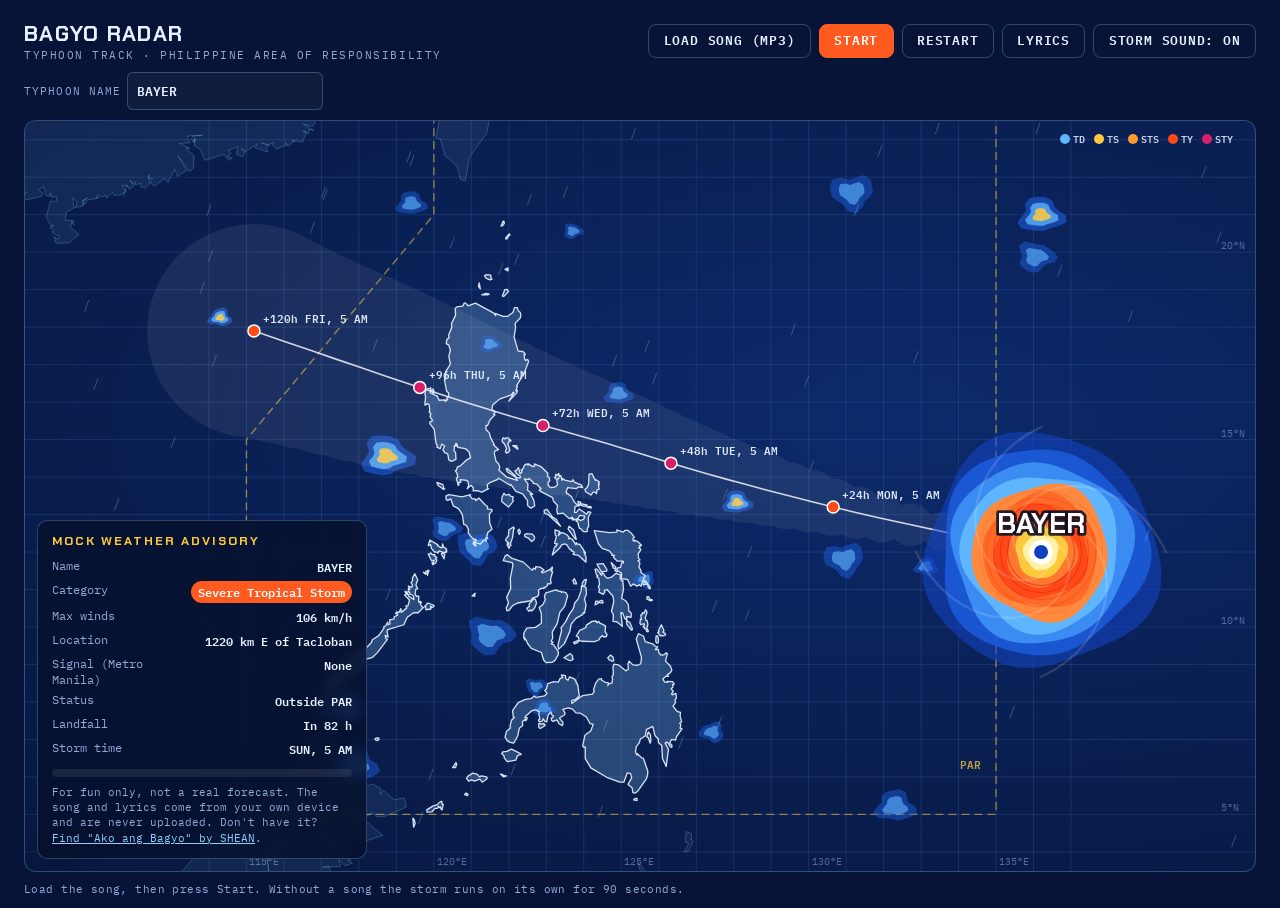
==== public/bagyo/index.html @ 24ffb2c8 "Add Bagyo Radar, a for-fun typhoon tracker page at /bagyo/ Co-Authored-By: Claude Opus 5.5 <noreply@" ====
<!doctype html>
<html lang="en">
<head>
<meta charset="utf-8">
<meta name="viewport" content="width=device-width, initial-scale=1, viewport-fit=cover">
<meta name="description" content="A for-fun typhoon radar: a storm tracks from the Pacific into the Philippines. Not a real forecast.">
<title>Bagyo Radar</title>
<meta name="claude:viewport-fit-sides" content="cover">
<link rel="stylesheet" href="https://fonts.googleapis.com/css2?family=Chakra+Petch:wght@500;700&family=IBM+Plex+Mono:wght@400;600&display=swap">
<style>
  /* Layout: one-screen radar console. Control strip on top, the radar fills the rest,
     a bulletin card floats bottom-left (stacks under the radar on phones). Single dark look by design. */
  :root {
    --ocean: #071437;
    --ocean-2: #0c2a6b;
    --grid: rgba(120, 170, 255, .14);
    --land: #8fd0ff;
    --ink: #e8f1ff;
    --muted: #93a9d6;
    --amber: #ffc93d;
    --hot: #ff5a1f;
    --panel: rgba(6, 16, 44, .82);
    --line: rgba(143, 208, 255, .28);
    --display: "Chakra Petch", "Segoe UI", system-ui, sans-serif;
    --mono: "IBM Plex Mono", ui-monospace, "Cascadia Mono", Consolas, monospace;
    color-scheme: dark;
  }
  html, body { height: 100%; }
  body {
    background: var(--ocean); color: var(--ink); font-family: var(--mono); display: flex; flex-direction: column;
    padding-left: max(16px, env(safe-area-inset-left, 0px)); padding-right: max(16px, env(safe-area-inset-right, 0px));
    padding-block: 12px; gap: 10px; box-sizing: border-box; overflow: hidden;
  }
  header { display: flex; flex-wrap: wrap; align-items: center; gap: 10px 16px; }
  h1 { font-family: var(--display); font-weight: 700; font-size: 1.35rem; letter-spacing: .06em; margin: 0; text-transform: uppercase; }
  h1 small { display: block; font-family: var(--mono); font-weight: 400; font-size: .68rem; letter-spacing: .14em; color: var(--muted); }
  .controls { display: flex; flex-wrap: wrap; gap: 8px; align-items: center; margin-left: auto; }
  button, .file {
    font: 600 .82rem/1 var(--mono); letter-spacing: .06em; text-transform: uppercase; color: var(--ink);
    background: transparent; border: 1px solid var(--line); border-radius: 8px; padding: .62rem .9rem; cursor: pointer;
  }
  button:hover, .file:hover { border-color: var(--land); }
  button:focus-visible, .file:focus-within, input:focus-visible { outline: 2px solid var(--amber); outline-offset: 2px; }
  #start { background: var(--hot); border-color: var(--hot); color: #fff; }
  .file input { position: absolute; width: 1px; height: 1px; opacity: 0; }
  .file { position: relative; display: inline-flex; align-items: center; gap: .4rem; }
  .file.has-song { border-color: var(--amber); color: var(--amber); }
  .fields { display: flex; flex-wrap: wrap; gap: 8px; }
  .fields label { display: flex; align-items: center; gap: 6px; font-size: .7rem; letter-spacing: .1em; text-transform: uppercase; color: var(--muted); }
  .fields input { font: 600 .82rem var(--mono); color: var(--ink); background: rgba(255,255,255,.04); border: 1px solid var(--line); border-radius: 6px; padding: .45rem .55rem; width: 11rem; text-transform: uppercase; }
  .stage { position: relative; flex: 1; min-height: 0; border: 1px solid var(--line); border-radius: 12px; overflow: hidden; background: radial-gradient(120% 90% at 70% 40%, var(--ocean-2), var(--ocean)); }
  canvas { display: block; width: 100%; height: 100%; }
  .bulletin { position: absolute; left: 12px; bottom: 12px; width: min(300px, calc(100% - 24px)); background: var(--panel); border: 1px solid var(--line); border-radius: 10px; padding: 12px 14px; backdrop-filter: blur(6px); }
  .bulletin h2 { font-family: var(--display); font-size: .78rem; letter-spacing: .16em; text-transform: uppercase; color: var(--amber); margin: 0 0 8px; }
  .bulletin dl { display: grid; grid-template-columns: auto 1fr; gap: 4px 12px; margin: 0; font-size: .78rem; }
  .bulletin dt { color: var(--muted); }
  .bulletin dd { margin: 0; font-weight: 600; text-align: right; font-variant-numeric: tabular-nums; }
  .cat { display: inline-block; padding: 1px 7px; border-radius: 999px; background: var(--hot); color: #fff; white-space: nowrap; font-size: .72rem; }
  .progress { height: 8px; background: rgba(255,255,255,.08); border-radius: 4px; margin-top: 10px; overflow: hidden; cursor: pointer; }
  canvas { cursor: crosshair; touch-action: manipulation; }
  .progress i { display: block; height: 100%; width: 0; background: linear-gradient(90deg, var(--land), var(--amber), var(--hot)); }
  .note { font-size: .66rem; color: var(--muted); margin: 8px 0 0; line-height: 1.45; }
  .note a { color: var(--land); }
  footer { font-size: .66rem; color: var(--muted); letter-spacing: .04em; }
  dialog { background: #0a1a45; color: var(--ink); border: 1px solid var(--line); border-radius: 12px; padding: 0; width: min(560px, calc(100% - 32px)); }
  dialog::backdrop { background: rgba(2, 8, 24, .7); }
  .dlg { padding: 18px; display: grid; gap: 10px; font-size: .82rem; line-height: 1.5; }
  .dlg h2 { font-family: var(--display); letter-spacing: .1em; text-transform: uppercase; margin: 0; font-size: 1rem; color: var(--amber); }
  .dlg p, .dlg ul { margin: 0; color: var(--muted); }
  .dlg ul { padding-left: 1.1rem; }
  .dlg code, kbd { font-family: var(--mono); background: rgba(255,255,255,.08); padding: 0 4px; border-radius: 4px; color: var(--ink); }
  .dlg textarea { font: .85rem/1.5 var(--mono); color: var(--ink); background: rgba(255,255,255,.04); border: 1px solid var(--line); border-radius: 8px; padding: 10px; resize: vertical; width: 100%; box-sizing: border-box; }
  .dlg-actions { display: flex; flex-wrap: wrap; gap: 8px; }
  .dlg-msg { min-height: 1.2em; color: var(--amber) !important; }
  .sr { position: absolute; width: 1px; height: 1px; overflow: hidden; clip: rect(0 0 0 0); }
  .next-line { position: fixed; z-index: 5; left: 50%; transform: translateX(-50%); bottom: max(18px, env(safe-area-inset-bottom, 0px)); background: var(--amber); color: #1a1200; border-color: var(--amber); font-size: .95rem; padding: .9rem 1.4rem; }
  #sound[aria-pressed="false"] { color: var(--muted); }
  @media (max-width: 640px) {
    body { overflow: auto; }
    .stage { flex: none; height: auto; overflow: visible; border: 0; background: none; }
    canvas { height: 58vh; border: 1px solid var(--line); border-radius: 12px; background: radial-gradient(120% 90% at 70% 40%, var(--ocean-2), var(--ocean)); }
    .controls { margin-left: 0; }
    .fields input { width: 9rem; }
    .bulletin { position: static; width: auto; margin-top: 10px; }
  }
</style>
</head>
<body>

<header>
  <h1>Bagyo Radar<small>Typhoon track · Philippine Area of Responsibility</small></h1>
  <div class="controls">
    <label class="file" id="fileLabel"><input type="file" id="song" accept="audio/*">Load song (MP3)</label>
    <button type="button" id="start">Start</button>
    <button type="button" id="restart">Restart</button>
    <button type="button" id="lyricsBtn">Lyrics</button>
    <button type="button" id="sound" aria-pressed="true">Storm sound: on</button>
  </div>
  <div class="fields">
    <label for="name">Typhoon name <input id="name" maxlength="14" value="BAYER"></label>
  </div>
</header>

<dialog id="lyricsDlg" aria-labelledby="lyricsTitle">
  <form method="dialog" class="dlg">
    <h2 id="lyricsTitle">Lyrics</h2>
    <p>Paste the lyrics, one line per row. They stay in this browser only.</p>
    <ul>
      <li><strong>Timed lyrics</strong> (LRC, like <code>[00:12.50] a line</code>) sync on their own.</li>
      <li><strong>Plain lines:</strong> press <em>Tap to sync</em>, then tap <kbd>Space</kbd> or the <em>Next line</em> button as each line starts. The timings are saved for next time.</li>
    </ul>
    <label for="lyricsText" class="sr">Lyrics</label>
    <textarea id="lyricsText" rows="10" spellcheck="false" placeholder="[00:12.50] First line&#10;[00:16.00] Second line&#10;…or plain lines, then Tap to sync"></textarea>
    <p class="dlg-msg" id="lyricsMsg" aria-live="polite"></p>
    <div class="dlg-actions">
      <button type="button" id="lyricsSave">Save lyrics</button>
      <button type="button" id="tapSync">Tap to sync</button>
      <button type="button" id="lyricsClear">Clear</button>
      <button value="close">Close</button>
    </div>
  </form>
</dialog>
<button type="button" id="nextLine" class="next-line" hidden>Next line ▸ <kbd>Space</kbd></button>

<div class="stage" id="stage">
  <canvas id="radar" aria-label="Animated radar of a typhoon moving toward the Philippines"></canvas>
  <section class="bulletin" aria-live="polite">
    <h2>Mock weather advisory</h2>
    <dl>
      <dt>Name</dt><dd id="bName">BAYER</dd>
      <dt>Category</dt><dd><span class="cat" id="bCat">Tropical Storm</span></dd>
      <dt>Max winds</dt><dd id="bWind">80 km/h</dd>
      <dt>Location</dt><dd id="bLoc">—</dd>
      <dt>Signal (Metro Manila)</dt><dd id="bSignal">None</dd>
      <dt>Status</dt><dd id="bPar">Outside PAR</dd>
      <dt>Landfall</dt><dd id="bLand">—</dd>
      <dt>Storm time</dt><dd id="bTime">—</dd>
    </dl>
    <div class="progress" id="seek" role="slider" tabindex="0" aria-label="Storm progress" aria-valuemin="0" aria-valuemax="100" aria-valuenow="0" title="Click to jump"><i id="bar"></i></div>
    <p class="note">For fun only, not a real forecast. The song and lyrics come from your own device and are never uploaded.
      Don't have it? <a href="https://open.spotify.com/search/ako%20ang%20bagyo%20shean" target="_blank" rel="noopener">Find "Ako ang Bagyo" by SHEAN</a>.</p>
  </section>
</div>
<footer id="status">Load the song, then press Start. Without a song the storm runs on its own for 90 seconds.</footer>

<script>
(() => {
  const canvas = document.getElementById("radar"), ctx = canvas.getContext("2d");
  const $ = (id) => document.getElementById(id);
  const audio = new Audio();
  const reduced = matchMedia("(prefers-reduced-motion: reduce)").matches;

  // Map frame (degrees). Equirectangular is fine this close to the equator.
  const B = { lon0: 113.5, lon1: 137.5, lat0: 3.5, lat1: 23.5 };
  let W = 0, H = 0, S = 1, OX = 0, OY = 0, DPR = 1;
  const P = (lon, lat) => [OX + (lon - B.lon0) * S, OY + (B.lat1 - lat) * S];

  // Coastlines: Natural Earth 1:10m (public domain), simplified to about 2 km.
  const PH = [[[120.86,5.57],[120.91,5.54],[120.9,5.5],[120.82,5.53],[120.86,5.57]],[[121.9,6.03],[121.94,6.03],[121.86,6],[121.78,6.08],[121.9,6.03]],[[125.79,6.95],[125.77,6.9],[125.72,7.05],[125.68,7.07],[125.72,7.2],[125.78,7.13],[125.79,6.95]],[[122.97,7.38],[122.94,7.39],[122.95,7.36],[122.84,7.29],[122.8,7.32],[122.8,7.42],[122.83,7.43],[122.87,7.4],[122.93,7.43],[122.97,7.38]],[[125.99,9.69],[125.99,9.59],[125.95,9.57],[125.92,9.61],[125.93,9.76],[125.97,9.76],[125.99,9.69]],[[126.57,7.3],[126.62,7.28],[126.47,7.07],[126.45,6.98],[126.35,7],[126.31,6.95],[126.3,6.89],[126.35,6.85],[126.35,6.79],[126.31,6.8],[126.24,6.92],[126.19,6.93],[126.19,6.88],[126.17,6.9],[126.26,6.74],[126.2,6.28],[126.1,6.49],[126.08,6.84],[125.99,6.92],[125.99,7.01],[125.9,7.1],[125.84,7.35],[125.67,7.26],[125.64,7.09],[125.51,7.01],[125.48,6.91],[125.4,6.81],[125.38,6.67],[125.41,6.59],[125.43,6.59],[125.43,6.62],[125.54,6.51],[125.59,6.5],[125.71,6.15],[125.7,6.04],[125.67,5.95],[125.44,5.62],[125.37,5.57],[125.31,5.58],[125.29,5.71],[125.18,5.8],[125.28,5.98],[125.25,6.09],[125.16,6.11],[125.07,5.86],[124.96,5.86],[124.61,5.99],[124.19,6.24],[124.04,6.49],[124.04,6.8],[124,6.79],[123.97,6.83],[124.03,7.11],[124.19,7.23],[124.25,7.4],[124.17,7.42],[124.07,7.6],[123.91,7.7],[123.79,7.71],[123.7,7.81],[123.59,7.84],[123.44,7.8],[123.5,7.71],[123.49,7.66],[123.35,7.57],[123.45,7.45],[123.43,7.37],[123.34,7.42],[123.28,7.52],[123.18,7.48],[123.14,7.51],[123.13,7.57],[123.18,7.59],[123.19,7.63],[123.14,7.66],[123.12,7.74],[123.05,7.65],[123.01,7.47],[122.95,7.49],[122.92,7.55],[122.88,7.48],[122.81,7.47],[122.79,7.52],[122.83,7.55],[122.8,7.67],[122.81,7.74],[122.71,7.79],[122.62,7.77],[122.44,7.61],[122.43,7.58],[122.49,7.58],[122.47,7.52],[122.44,7.5],[122.44,7.54],[122.36,7.47],[122.37,7.37],[122.28,7.3],[122.24,7.1],[122.15,6.93],[122.12,6.9],[122.04,6.92],[121.96,6.96],[121.9,7.06],[121.94,7.22],[122.05,7.31],[122.03,7.34],[122.07,7.51],[122.15,7.59],[122.12,7.6],[122.1,7.77],[122.25,7.98],[122.44,8.07],[122.6,8.09],[122.68,8.16],[122.73,8.12],[122.95,8.16],[123.02,8.23],[122.96,8.31],[123,8.34],[123.04,8.49],[123.2,8.54],[123.32,8.53],[123.37,8.63],[123.44,8.65],[123.4,8.72],[123.51,8.7],[123.52,8.62],[123.58,8.58],[123.62,8.67],[123.76,8.61],[123.84,8.45],[123.88,8.16],[123.77,8.06],[123.68,8.04],[123.68,7.96],[123.97,8.17],[124.23,8.21],[124.28,8.28],[124.26,8.33],[124.32,8.51],[124.4,8.61],[124.47,8.62],[124.48,8.58],[124.58,8.52],[124.66,8.51],[124.64,8.43],[124.66,8.48],[124.75,8.5],[124.77,8.62],[124.75,8.67],[124.79,8.73],[124.78,8.95],[124.81,9.01],[124.92,8.99],[125.12,8.83],[125.19,8.88],[125.18,9.02],[125.21,9.09],[125.31,8.99],[125.44,8.98],[125.52,9.02],[125.54,9.19],[125.4,9.68],[125.46,9.82],[125.59,9.76],[125.64,9.61],[125.85,9.54],[125.95,9.45],[125.97,9.48],[125.91,9.4],[125.99,9.4],[126,9.32],[126.06,9.25],[126.14,9.26],[126.2,9.31],[126.23,9.29],[126.18,9.09],[126.31,8.96],[126.35,8.85],[126.3,8.77],[126.23,8.73],[126.26,8.68],[126.2,8.69],[126.11,8.61],[126.16,8.53],[126.23,8.52],[126.22,8.55],[126.37,8.54],[126.41,8.49],[126.41,8.47],[126.37,8.46],[126.38,8.4],[126.33,8.35],[126.39,8.29],[126.34,8.21],[126.36,8.19],[126.46,8.23],[126.47,8.1],[126.43,8.04],[126.45,7.98],[126.38,7.89],[126.49,7.75],[126.58,7.72],[126.57,7.63],[126.61,7.47],[126.56,7.43],[126.59,7.39],[126.57,7.3]],[[125.29,9.97],[125.3,9.93],[125.27,9.92],[125.15,10.07],[125.14,10.17],[125.23,10.12],[125.29,9.97]],[[124.38,10.69],[124.39,10.64],[124.3,10.59],[124.32,10.69],[124.38,10.69]],[[124.47,10.71],[124.51,10.69],[124.51,10.64],[124.41,10.65],[124.41,10.68],[124.47,10.71]],[[125.82,10.73],[125.83,10.71],[125.77,10.7],[125.68,10.75],[125.69,10.81],[125.73,10.81],[125.76,10.74],[125.82,10.73]],[[124.6,11.56],[124.62,11.53],[124.61,11.49],[124.47,11.47],[124.35,11.68],[124.52,11.69],[124.6,11.56]],[[124.82,11.63],[124.85,11.6],[124.85,11.55],[124.79,11.57],[124.73,11.72],[124.82,11.63]],[[122.3,18.4],[122.32,18.34],[122.31,18.25],[122.17,18.1],[122.18,17.98],[122.14,17.74],[122.25,17.36],[122.37,17.35],[122.41,17.32],[122.44,17.27],[122.41,17.27],[122.42,17.15],[122.45,17.11],[122.5,17.14],[122.53,17.09],[122.42,16.8],[122.21,16.44],[122.22,16.39],[122.23,16.42],[122.19,16.32],[122.2,16.29],[122.23,16.32],[122.21,16.24],[122,16.03],[122.13,16.23],[122.14,16.26],[122.11,16.26],[122.07,16.19],[121.75,16.08],[121.57,15.92],[121.55,15.83],[121.58,15.77],[121.64,15.74],[121.59,15.67],[121.63,15.66],[121.5,15.53],[121.43,15.37],[121.39,15.38],[121.39,15.27],[121.48,15.18],[121.51,15.06],[121.61,14.87],[121.59,14.86],[121.73,14.73],[121.63,14.7],[121.61,14.63],[121.66,14.42],[121.73,14.35],[121.76,14.25],[121.73,14.19],[121.94,14],[122.23,13.91],[122.18,13.99],[122.3,13.97],[122.31,14.02],[122.21,14.09],[122.16,14.17],[122.18,14.15],[122.26,14.25],[122.3,14.09],[122.35,14.13],[122.33,14.2],[122.36,14.19],[122.42,14.32],[122.47,14.35],[122.52,14.32],[122.5,14.35],[122.53,14.35],[122.64,14.28],[122.69,14.29],[122.68,14.35],[122.87,14.27],[123.04,14.1],[123.03,14.02],[123.08,13.99],[123.09,13.9],[123.05,13.86],[123.05,13.78],[123.11,13.72],[123.22,13.73],[123.3,13.79],[123.28,13.91],[123.34,13.98],[123.29,13.93],[123.22,13.99],[123.25,14.01],[123.25,14.07],[123.31,14.05],[123.3,14.07],[123.34,14.07],[123.33,14.1],[123.35,14.02],[123.39,14.04],[123.42,13.91],[123.44,13.96],[123.49,13.92],[123.68,13.88],[123.71,13.93],[123.76,13.86],[123.93,13.79],[123.97,13.72],[123.86,13.74],[123.8,13.69],[123.57,13.72],[123.53,13.61],[123.54,13.56],[123.56,13.57],[123.68,13.47],[123.74,13.34],[123.86,13.23],[123.77,13.22],[123.75,13.06],[123.8,13.05],[123.88,13.15],[124.08,13.01],[124.12,13.08],[124.19,13.06],[124.12,12.92],[124.13,12.68],[124.09,12.63],[124.1,12.56],[124.06,12.54],[123.98,12.55],[123.93,12.62],[123.88,12.64],[123.84,12.8],[123.79,12.83],[123.86,12.87],[123.91,12.84],[124,12.88],[124.03,12.96],[123.89,12.98],[123.84,12.89],[123.72,12.85],[123.73,12.89],[123.69,12.89],[123.7,12.86],[123.68,12.88],[123.7,12.93],[123.62,12.89],[123.44,13.04],[123.3,13.02],[123.28,13.12],[123.3,13.24],[123.19,13.36],[123.17,13.45],[122.86,13.61],[122.81,13.65],[122.86,13.69],[122.75,13.81],[122.65,13.83],[122.65,13.86],[122.54,13.96],[122.51,13.93],[122.41,13.95],[122.51,13.82],[122.5,13.65],[122.64,13.54],[122.57,13.56],[122.67,13.38],[122.69,13.23],[122.59,13.17],[122.5,13.24],[122.5,13.37],[122.37,13.55],[122.19,13.62],[122.06,13.8],[122.05,13.78],[121.99,13.81],[121.73,13.97],[121.69,13.93],[121.49,13.85],[121.43,13.8],[121.43,13.7],[121.46,13.69],[121.28,13.6],[121.16,13.64],[121.05,13.63],[121.05,13.72],[120.99,13.78],[120.89,13.69],[120.93,13.78],[120.91,13.88],[120.88,13.91],[120.7,13.93],[120.72,13.86],[120.66,13.86],[120.67,13.79],[120.65,13.78],[120.6,13.97],[120.64,13.99],[120.62,14.1],[120.57,14.17],[120.6,14.18],[120.63,14.27],[120.71,14.3],[120.88,14.46],[120.98,14.52],[120.94,14.67],[120.84,14.76],[120.64,14.79],[120.62,14.87],[120.59,14.82],[120.61,14.89],[120.59,14.9],[120.57,14.84],[120.55,14.84],[120.54,14.7],[120.58,14.65],[120.59,14.47],[120.47,14.42],[120.4,14.46],[120.37,14.62],[120.29,14.65],[120.24,14.73],[120.29,14.83],[120.21,14.88],[120.17,14.76],[120.08,14.8],[120.1,14.83],[120.06,14.89],[120.01,15.27],[119.89,15.43],[119.9,15.48],[119.94,15.48],[119.96,15.52],[119.9,15.61],[119.92,15.69],[119.87,15.74],[119.89,15.76],[119.88,15.92],[119.83,15.96],[119.77,15.92],[119.76,15.94],[119.78,16.14],[119.76,16.22],[119.79,16.34],[119.92,16.38],[119.9,16.25],[120.09,16.16],[120.14,16.05],[120.29,16.06],[120.3,16.02],[120.37,16.07],[120.33,16.08],[120.4,16.17],[120.39,16.25],[120.34,16.29],[120.28,16.61],[120.31,16.61],[120.32,16.82],[120.44,17.01],[120.4,17.22],[120.44,17.39],[120.4,17.52],[120.33,17.56],[120.35,17.68],[120.41,17.71],[120.39,17.78],[120.48,18],[120.47,18.09],[120.58,18.32],[120.57,18.5],[120.61,18.54],[120.77,18.56],[120.81,18.64],[120.85,18.64],[120.91,18.57],[121.11,18.64],[121.59,18.38],[121.65,18.31],[121.64,18.37],[121.85,18.29],[121.97,18.29],[122.11,18.39],[122.15,18.52],[122.23,18.52],[122.25,18.44],[122.3,18.4]],[[120.25,5.27],[120.22,5.12],[120.19,5.14],[120.18,5.2],[120.15,5.18],[120.12,5.22],[120.1,5.16],[120.03,5.16],[119.95,5.07],[119.82,5.06],[119.81,5.12],[119.97,5.22],[120.09,5.26],[120.15,5.32],[120.21,5.35],[120.22,5.27],[120.25,5.27]],[[120.59,6.38],[120.61,6.35],[120.58,6.25],[120.5,6.25],[120.59,6.38]],[[122.3,6.63],[122.33,6.6],[122.23,6.57],[122.19,6.45],[121.96,6.41],[121.88,6.5],[121.87,6.57],[121.81,6.62],[121.84,6.67],[121.95,6.68],[122.07,6.74],[122.3,6.63]],[[118.54,7.01],[118.5,6.97],[118.45,6.98],[118.43,7.02],[118.51,7.05],[118.54,7.01]],[[117.09,8.06],[117.09,7.87],[117.01,7.8],[116.96,7.92],[116.96,8.06],[116.98,8.03],[117.01,8.06],[117.09,8.06]],[[117.33,8.32],[117.36,8.3],[117.36,8.22],[117.29,8.19],[117.28,8.31],[117.33,8.32]],[[124.78,9.2],[124.8,9.11],[124.77,9.08],[124.67,9.13],[124.64,9.18],[124.71,9.25],[124.78,9.2]],[[123.7,9.16],[123.72,9.15],[123.7,9.12],[123.63,9.1],[123.47,9.18],[123.64,9.29],[123.7,9.23],[123.7,9.16]],[[126.17,9.83],[126.18,9.79],[126.12,9.76],[126.04,9.78],[126.05,9.76],[125.97,9.85],[126.01,9.87],[125.99,9.9],[126.07,10.06],[126.14,9.9],[126.11,9.86],[126.17,9.83]],[[124.57,9.87],[124.62,9.8],[124.6,9.74],[124.52,9.74],[124.5,9.77],[124.43,9.71],[124.41,9.66],[124.29,9.61],[123.94,9.62],[123.87,9.65],[123.86,9.73],[123.8,9.76],[123.89,9.91],[124.05,9.98],[124.07,10.05],[124.22,10.15],[124.33,10.16],[124.35,10.11],[124.4,10.15],[124.42,10.11],[124.58,10.03],[124.57,9.87]],[[125.72,9.91],[125.72,9.88],[125.68,9.88],[125.66,9.94],[125.61,9.97],[125.62,9.99],[125.58,10.01],[125.62,10.06],[125.6,10.09],[125.52,10.06],[125.5,10.1],[125.51,10.21],[125.54,10.2],[125.52,10.32],[125.56,10.33],[125.56,10.38],[125.61,10.37],[125.65,10.46],[125.69,10.4],[125.64,10.25],[125.66,10.18],[125.69,10.17],[125.71,10.07],[125.68,9.96],[125.72,9.91]],[[119.95,10.6],[120.01,10.57],[119.98,10.53],[119.94,10.52],[119.91,10.56],[119.92,10.48],[119.79,10.46],[119.78,10.54],[119.75,10.54],[119.84,10.64],[119.95,10.6]],[[122.71,10.73],[122.74,10.64],[122.69,10.51],[122.63,10.44],[122.59,10.43],[122.59,10.46],[122.53,10.42],[122.48,10.5],[122.55,10.55],[122.54,10.61],[122.67,10.76],[122.71,10.73]],[[123.57,10.83],[123.49,10.55],[123.36,10.39],[123.29,10.09],[123.16,9.87],[123.17,9.7],[123.13,9.62],[123.18,9.59],[123.13,9.55],[123.19,9.53],[123.32,9.34],[123.32,9.26],[123.23,9.11],[123.16,9.06],[122.99,9.05],[122.93,9.12],[122.87,9.32],[122.6,9.43],[122.5,9.56],[122.46,9.66],[122.42,9.66],[122.43,9.71],[122.4,9.7],[122.4,9.84],[122.48,9.97],[122.71,9.99],[122.87,10.1],[122.87,10.35],[122.81,10.52],[122.91,10.6],[122.97,10.72],[122.95,10.83],[122.99,10.91],[123.26,10.99],[123.34,10.95],[123.4,10.95],[123.4,10.92],[123.45,10.94],[123.52,10.92],[123.57,10.83]],[[124.05,10.83],[124.02,10.75],[124.06,10.59],[124.02,10.37],[123.98,10.38],[123.97,10.33],[123.79,10.23],[123.66,10.07],[123.63,9.89],[123.48,9.55],[123.33,9.41],[123.31,9.51],[123.41,9.92],[123.39,9.97],[123.52,10.15],[123.61,10.33],[123.72,10.49],[123.76,10.64],[123.85,10.75],[123.93,10.97],[123.94,11.1],[123.97,11.08],[123.96,11.18],[124.02,11.26],[124.07,11.27],[124.04,11.13],[124,11.08],[124.06,11.06],[124.07,10.88],[124.05,10.83]],[[123.8,11.18],[123.81,11.15],[123.74,11.15],[123.71,11.24],[123.75,11.29],[123.8,11.18]],[[119.67,10.55],[119.72,10.52],[119.58,10.38],[119.46,10.38],[119.29,10.26],[119.2,10.06],[118.77,9.93],[118.75,9.89],[118.78,9.73],[118.7,9.78],[118.72,9.69],[118.76,9.67],[118.49,9.31],[118.35,9.18],[118.14,9.13],[118.01,8.89],[117.76,8.69],[117.56,8.66],[117.51,8.51],[117.34,8.47],[117.19,8.34],[117.26,8.61],[117.36,8.73],[117.43,8.77],[117.65,9.06],[117.76,9.08],[117.78,9.15],[117.9,9.26],[117.99,9.27],[118,9.23],[118.13,9.34],[118.13,9.38],[118.33,9.58],[118.36,9.66],[118.53,9.77],[118.67,9.97],[118.66,10],[118.72,10.04],[118.77,10.13],[118.78,10.06],[118.83,10.08],[118.82,10.19],[118.93,10.21],[118.95,10.28],[119.03,10.31],[119.03,10.35],[118.98,10.36],[119,10.4],[119.07,10.39],[119.12,10.49],[119.13,10.39],[119.28,10.51],[119.25,10.56],[119.31,10.57],[119.35,10.72],[119.22,10.85],[119.26,10.89],[119.23,10.95],[119.29,10.93],[119.28,10.87],[119.31,10.88],[119.33,10.82],[119.47,10.73],[119.45,10.84],[119.35,10.88],[119.36,10.93],[119.32,10.94],[119.32,11.02],[119.36,11],[119.32,11.09],[119.41,11.06],[119.43,11.12],[119.39,11.19],[119.43,11.23],[119.43,11.31],[119.49,11.42],[119.57,11.26],[119.52,11.12],[119.57,11.02],[119.52,11.01],[119.5,10.89],[119.53,10.82],[119.6,10.82],[119.59,10.67],[119.65,10.68],[119.67,10.65],[119.63,10.65],[119.67,10.55]],[[119.87,11.51],[119.83,11.38],[119.83,11.43],[119.77,11.41],[119.72,11.46],[119.77,11.44],[119.79,11.49],[119.83,11.46],[119.83,11.51],[119.87,11.51]],[[125.27,10.32],[125.26,10.26],[125.14,10.28],[125.15,10.19],[125.09,10.23],[125.04,10.37],[124.99,10.38],[125.03,10.02],[124.88,10.14],[124.78,10.15],[124.79,10.33],[124.74,10.42],[124.8,10.68],[124.78,10.82],[124.62,11],[124.55,10.98],[124.56,10.93],[124.52,10.87],[124.4,10.93],[124.42,11],[124.39,11.07],[124.42,11.13],[124.4,11.3],[124.35,11.33],[124.37,11.37],[124.34,11.39],[124.3,11.54],[124.34,11.55],[124.48,11.38],[124.49,11.45],[124.53,11.42],[124.57,11.35],[124.63,11.3],[124.74,11.33],[124.85,11.43],[124.98,11.39],[124.97,11.28],[125.02,11.23],[125.04,11.25],[125.06,11.01],[125.01,10.76],[125.12,10.7],[125.19,10.6],[125.2,10.43],[125.26,10.38],[125.27,10.32]],[[123.17,11.48],[123.11,11.27],[123.13,11.18],[123.11,11.15],[123.04,11.16],[123.03,11.11],[122.95,11.04],[122.94,11.06],[122.93,11.03],[122.86,11.03],[122.79,10.98],[122.8,10.87],[122.76,10.81],[122.63,10.77],[122.59,10.7],[122.23,10.64],[122.1,10.57],[122.01,10.45],[121.95,10.43],[121.93,10.51],[121.99,10.65],[121.94,10.79],[122.05,11.02],[122.04,11.3],[122.11,11.66],[122.09,11.72],[121.85,11.77],[121.9,11.89],[121.96,11.93],[122.09,11.83],[122.39,11.73],[122.62,11.51],[122.66,11.57],[122.71,11.54],[122.72,11.61],[122.83,11.6],[122.94,11.52],[122.87,11.47],[122.9,11.44],[123.09,11.53],[123.16,11.6],[123.16,11.54],[123.12,11.5],[123.17,11.48]],[[120.02,11.89],[120.08,11.86],[120.04,11.82],[120.08,11.79],[120.05,11.71],[119.97,11.66],[119.95,11.73],[119.98,11.71],[120.01,11.78],[119.93,11.78],[119.85,11.95],[119.89,11.94],[119.92,11.98],[119.96,11.93],[120.03,11.93],[120,11.91],[120.02,11.89]],[[120.35,12.03],[120.33,11.99],[120.24,11.99],[120.14,12.03],[120.11,11.97],[120.08,12],[120.02,12],[119.94,12.09],[119.91,12.2],[119.85,12.17],[119.87,12.25],[119.92,12.28],[119.88,12.27],[119.89,12.32],[120.11,12.19],[120.1,12.17],[120.2,12.11],[120.23,12.13],[120.23,12.22],[120.26,12.13],[120.34,12.08],[120.32,12.02],[120.35,12.03]],[[122.69,12.4],[122.67,12.32],[122.61,12.28],[122.51,12.38],[122.43,12.41],[122.42,12.46],[122.48,12.49],[122.63,12.48],[122.69,12.4]],[[125.71,11.15],[125.78,11.05],[125.76,11.02],[125.72,11.05],[125.71,11.12],[125.65,11.15],[125.6,11.12],[125.56,11.16],[125.54,11.15],[125.53,11.09],[125.48,11.13],[125.42,11.09],[125.32,11.15],[125.25,11.09],[125.17,11.27],[125,11.29],[125.01,11.43],[124.91,11.5],[124.89,11.47],[124.83,11.51],[124.9,11.55],[124.89,11.57],[124.98,11.59],[125,11.68],[125.03,11.73],[125.06,11.71],[125.05,11.76],[124.89,11.76],[124.79,11.86],[124.82,11.91],[124.75,11.91],[124.77,11.92],[124.68,12.03],[124.49,12.1],[124.39,12.22],[124.28,12.57],[124.68,12.52],[124.87,12.53],[124.89,12.55],[124.88,12.59],[125.05,12.53],[125.1,12.58],[125.17,12.58],[125.27,12.5],[125.35,12.4],[125.31,12.37],[125.32,12.3],[125.36,12.32],[125.35,12.29],[125.39,12.3],[125.45,12.27],[125.54,12.18],[125.48,12.17],[125.51,12.15],[125.46,12.11],[125.5,12.1],[125.52,12.06],[125.45,11.95],[125.46,11.84],[125.5,11.79],[125.45,11.77],[125.5,11.7],[125.47,11.61],[125.53,11.49],[125.52,11.46],[125.64,11.37],[125.56,11.21],[125.6,11.19],[125.63,11.2],[125.63,11.24],[125.71,11.15]],[[124.06,11.8],[124.06,11.73],[123.86,11.91],[123.74,11.93],[123.71,11.95],[123.75,11.98],[123.73,12.01],[123.66,12.04],[123.67,12.07],[123.62,12.08],[123.55,12.19],[123.49,12.22],[123.41,12.19],[123.36,12.11],[123.16,11.92],[123.22,12.13],[123.28,12.17],[123.26,12.19],[123.3,12.22],[123.22,12.23],[123.27,12.42],[123.24,12.46],[123.23,12.59],[123.36,12.55],[123.32,12.44],[123.4,12.52],[123.45,12.51],[123.55,12.46],[123.61,12.39],[123.59,12.35],[123.64,12.37],[123.7,12.33],[123.79,12.19],[123.8,12.25],[123.85,12.2],[123.89,12.21],[124.05,11.97],[124,12.01],[124.06,11.87],[124.06,11.8]],[[122.28,12.61],[122.31,12.54],[122.28,12.47],[122.24,12.57],[122.28,12.61]],[[122.12,12.67],[122.15,12.63],[122.13,12.63],[122.1,12.39],[122.04,12.21],[122.06,12.17],[122.02,12.16],[122.01,12.1],[121.96,12.18],[121.96,12.23],[121.99,12.2],[122,12.24],[121.92,12.3],[121.92,12.34],[121.99,12.44],[122,12.59],[122.12,12.67]],[[123.79,12.38],[123.8,12.34],[123.77,12.35],[123.58,12.62],[123.61,12.69],[123.73,12.59],[123.79,12.38]],[[123.28,12.86],[123.29,12.82],[123.38,12.69],[123.06,12.99],[122.95,13.04],[122.94,13.11],[123.02,13.14],[123.16,12.94],[123.28,12.86]],[[121.52,12.7],[121.55,12.61],[121.44,12.52],[121.41,12.41],[121.44,12.36],[121.38,12.37],[121.4,12.29],[121.34,12.32],[121.24,12.21],[121.11,12.25],[121.1,12.33],[121.14,12.31],[121.1,12.35],[121.07,12.33],[120.98,12.42],[120.92,12.51],[120.92,12.62],[120.86,12.72],[120.8,12.73],[120.76,13],[120.66,13.16],[120.52,13.23],[120.45,13.42],[120.37,13.38],[120.33,13.4],[120.32,13.49],[120.4,13.53],[120.75,13.47],[120.98,13.53],[120.96,13.5],[121.03,13.42],[121.11,13.42],[121.12,13.37],[121.2,13.44],[121.38,13.25],[121.43,13.22],[121.43,13.15],[121.55,13.13],[121.55,13.09],[121.48,13.01],[121.49,12.77],[121.52,12.7]],[[122.1,13.42],[122.12,13.36],[121.99,13.2],[121.81,13.35],[121.82,13.47],[121.87,13.57],[121.91,13.52],[122.01,13.54],[122.04,13.49],[122.12,13.47],[122.1,13.42]],[[120.26,13.71],[120.29,13.69],[120.26,13.67],[120.11,13.78],[120.08,13.86],[120.24,13.8],[120.26,13.71]],[[124.42,13.87],[124.39,13.85],[124.42,13.8],[124.39,13.79],[124.41,13.67],[124.35,13.66],[124.34,13.56],[124.29,13.6],[124.25,13.6],[124.19,13.52],[124.05,13.61],[124.03,13.67],[124.09,13.72],[124.13,13.82],[124.14,14.08],[124.22,14.09],[124.31,13.91],[124.33,13.93],[124.42,13.87]],[[122.1,14.1],[122.18,14.03],[122.18,14.01],[122.14,14.02],[121.96,14.14],[121.93,14.22],[121.96,14.23],[122.1,14.1]],[[122.23,14.8],[122.24,14.74],[122.1,14.84],[122.21,14.84],[122.19,14.81],[122.23,14.8]],[[122.01,15.01],[122.06,14.98],[122.05,14.96],[122.01,14.99],[122.01,14.93],[121.97,14.9],[122.03,14.72],[122,14.67],[121.94,14.64],[121.91,14.67],[121.94,14.77],[121.88,14.89],[121.82,14.95],[121.83,15.01],[121.85,15.05],[121.9,15.02],[121.93,15.05],[122,15.04],[122.01,15.01]],[[121.39,18.9],[121.48,18.88],[121.43,18.86],[121.28,18.86],[121.39,18.9]],[[121.97,18.99],[121.99,18.95],[121.87,18.82],[121.83,18.83],[121.89,19],[121.95,19.01],[121.97,18.99]],[[121.21,19.18],[121.24,19.02],[121.19,19.09],[121.21,19.18]],[[121.52,19.32],[121.55,19.28],[121.5,19.26],[121.4,19.3],[121.35,19.37],[121.4,19.4],[121.52,19.39],[121.52,19.32]],[[121.98,19.58],[121.98,19.5],[121.9,19.54],[121.98,19.58]],[[122.01,20.49],[122.03,20.46],[121.97,20.41],[121.97,20.37],[121.92,20.35],[121.92,20.39],[122.01,20.49]],[[121.88,20.77],[121.83,20.7],[121.79,20.7],[121.85,20.83],[121.87,20.83],[121.88,20.77]],[[119.48,4.85],[119.5,4.76],[119.46,4.66],[119.44,4.9],[119.48,4.85]],[[121.38,6.01],[121.42,5.99],[121.42,5.95],[121.29,5.86],[121.23,5.94],[121.08,5.89],[121.01,5.92],[120.93,5.89],[120.87,5.96],[120.91,6.02],[121.04,6.1],[121.16,6.07],[121.22,6],[121.27,6.03],[121.38,6.01]],[[121.1,10.9],[121.09,10.82],[121.02,10.83],[121.1,10.9]],[[120.29,11.93],[120.27,11.82],[120.2,11.95],[120.27,11.97],[120.29,11.93]],[[125.42,5.43],[125.42,5.37],[125.33,5.39],[125.38,5.43],[125.42,5.43]],[[123.84,9.64],[123.87,9.62],[123.84,9.59],[123.75,9.55],[123.73,9.59],[123.84,9.64]],[[121.11,12.2],[121.13,12.17],[121.11,12.16],[121.05,12.22],[121.06,12.28],[121.11,12.2]],[[124.15,13.18],[124.07,13.21],[124.18,13.22],[124.21,13.18],[124.15,13.18]],[[124.09,13.26],[124.03,13.22],[123.94,13.24],[123.91,13.29],[124.09,13.26]],[[123.89,13.27],[123.9,13.25],[123.87,13.23],[123.84,13.35],[123.92,13.33],[123.89,13.27]],[[120.01,16.27],[119.99,16.23],[119.93,16.31],[119.98,16.35],[120.01,16.27]]];
  const NEIGHBOURS = [[[117.57,4.16],[117.37,4.17],[117.4,4.1],[117.68,3.93],[117.52,3.93],[117.72,3.86],[117.78,3.78],[117.7,3.78],[117.83,3.7],[117.63,3.63],[117.47,3.79],[117.51,3.61],[117.03,3.59],[117.2,3.62],[117.24,3.49],[117.45,3.44],[117.36,3.24],[117.27,3.23],[117.62,3.09],[117.56,2.98],[117.68,2.96],[117.54,2.92],[117.74,2.9],[117.62,2.83],[117.78,2.76],[118.08,2.34],[118.06,2.22],[117.83,2.11],[117.9,2.05],[117.74,2.05],[119.01,0.98],[118.8,0.8],[118.39,0.8],[118.1,0.91],[117.89,1.11],[118.03,0.8],[117.9,0.84],[117.74,0.74],[117.47,0.11],[117.53,-0.04],[117.44,-0.52],[117.63,-0.42],[117.48,-0.7],[117.62,-0.78],[117.34,-0.9],[117.28,-0.81],[116.96,-1.24],[116.82,-1.26],[116.74,-1.02],[116.76,-1.37],[116.57,-1.45],[116.54,-1.62],[116.22,-1.79],[116.42,-1.77],[116.47,-1.91],[116.46,-2.04],[116.28,-2.17],[116.6,-2.22],[116.52,-2.55],[116.3,-2.53],[116.3,-2.61],[116.39,-2.57],[116.29,-2.99],[116.13,-2.83],[116.11,-3.01],[116.27,-3.12],[116.11,-3.25],[115.97,-3.61],[114.66,-4.18],[114.55,-3.35],[114.48,-3.5],[114.26,-3.4],[114.36,-3.21],[114.19,-3.38],[114.11,-3.35],[114.12,-3.19],[114.04,-3.36],[113.63,-3.46],[113.61,-3.17],[113.37,-3.25],[113.3,-3.16],[113.35,-3.27],[113.04,-2.92],[112.94,-3.11],[113.02,-3.16],[112.64,-3.42],[112.2,-3.33],[111.91,-3.57],[111.81,-3.53],[111.75,-2.74],[111.7,-2.94],[111.55,-3.02],[111.33,-2.93],[110.94,-3.09],[110.75,-3.03],[110.95,-2.88],[110.66,-3.08],[110.55,-2.87],[110.26,-3],[110.16,-2.62],[110.28,-2.52],[110.16,-2.44],[110.08,-1.92],[109.9,-1.83],[110.03,-1.65],[110.06,-1.35],[109.94,-1.11],[109.77,-1.02],[109.76,-0.87],[109.68,-0.98],[109.53,-0.86],[109.27,-0.85],[109.26,-0.67],[109.51,-0.73],[109.36,-0.65],[109.4,-0.6],[109.16,-0.55],[109.05,-0.25],[109.22,-0.24],[109.15,0.02],[109.3,0.01],[108.92,0.34],[108.86,0.83],[108.98,0.96],[108.92,1.16],[109.27,1.4],[108.99,1.25],[109.07,1.53],[109.35,1.81],[109.29,1.78],[109.34,1.94],[109.64,2.08],[109.53,1.89],[109.68,1.57],[110.17,1.17],[110.26,1],[110.56,0.85],[111.2,1.07],[111.5,0.96],[111.82,1.01],[112.09,1.14],[112.16,1.43],[112.47,1.57],[112.97,1.57],[112.96,1.42],[113.63,1.23],[113.91,1.44],[114.37,1.51],[114.54,1.43],[114.67,1.83],[114.83,1.9],[114.78,2.25],[115.21,2.51],[115.06,2.61],[115.07,2.83],[115.24,3.04],[115.47,3.03],[115.6,3.43],[115.54,3.92],[115.84,4.39],[116.02,4.27],[116.12,4.38],[116.31,4.38],[116.41,4.29],[116.52,4.4],[116.58,4.33],[117.22,4.35],[117.57,4.16]],[[127.67,-0.21],[127.72,0.31],[127.53,0.56],[127.62,0.83],[127.49,0.91],[127.49,1.05],[127.4,1.04],[127.4,1.21],[127.63,1.84],[127.92,2.17],[128.05,2.2],[127.85,1.85],[128.02,1.72],[128.02,1.31],[127.63,0.92],[127.85,0.81],[127.99,1.08],[128.18,1.15],[128.09,1.26],[128.21,1.39],[128.44,1.54],[128.72,1.57],[128.7,1.07],[128.21,0.77],[128.68,0.55],[128.69,0.35],[128.9,0.21],[128.46,0.4],[127.91,0.44],[127.89,0.02],[127.98,-0.26],[128.44,-0.91],[128.05,-0.71],[127.67,-0.21]],[[128.69,2.48],[128.57,2.11],[128.27,1.99],[128.2,2.27],[128.32,2.46],[128.57,2.63],[128.69,2.48]],[[125.65,3.47],[125.62,3.39],[125.51,3.46],[125.44,3.74],[125.65,3.47]],[[126.87,4.33],[126.92,4.28],[126.8,4.02],[126.68,4],[126.8,4.22],[126.71,4.26],[126.73,4.54],[126.87,4.49],[126.87,4.33]],[[115.15,4.91],[115.36,4.9],[115.55,5.06],[115.61,5.21],[115.36,5.31],[115.38,5.4],[115.61,5.64],[115.61,5.52],[115.85,5.56],[116.05,5.84],[116.11,6.13],[116.5,6.49],[116.78,7.03],[116.86,6.82],[116.78,6.59],[116.97,6.71],[117.03,6.93],[117.15,7],[117.25,6.94],[117.29,6.64],[117.46,6.55],[117.53,6.62],[117.72,6.46],[117.73,6.27],[117.6,6.2],[117.68,5.99],[117.47,5.87],[117.77,5.91],[118.02,6.06],[118.13,5.86],[117.92,5.81],[117.96,5.69],[118.36,5.81],[118.59,5.68],[118.57,5.53],[118.65,5.64],[118.95,5.39],[119.21,5.44],[119.27,5.2],[118.7,4.95],[118.5,4.93],[118.37,5.04],[118.22,4.96],[118.13,4.86],[118.64,4.44],[118,4.23],[117.67,4.43],[117.57,4.16],[117.22,4.35],[116.58,4.33],[116.52,4.4],[116.41,4.29],[116.31,4.38],[116.12,4.38],[116.02,4.27],[115.84,4.39],[115.54,3.92],[115.6,3.43],[115.47,3.03],[115.24,3.04],[115.07,2.83],[115.06,2.61],[115.21,2.51],[114.78,2.25],[114.83,1.9],[114.67,1.83],[114.54,1.43],[114.37,1.51],[113.91,1.44],[113.63,1.23],[112.96,1.42],[112.97,1.57],[112.47,1.57],[112.16,1.43],[112.09,1.14],[111.82,1.01],[111.5,0.96],[111.2,1.07],[110.56,0.85],[110.26,1],[110.17,1.17],[109.66,1.6],[109.53,1.89],[109.64,2.08],[109.69,1.87],[109.93,1.69],[110.29,1.67],[110.33,1.8],[110.39,1.7],[110.51,1.74],[110.47,1.62],[110.73,1.55],[110.68,1.45],[110.79,1.57],[111.15,1.37],[111.38,1.35],[111.16,1.41],[111.01,1.59],[111.1,1.69],[111.27,1.63],[111.1,1.78],[111.21,2.07],[111.38,2.16],[111.18,2.16],[111.22,2.42],[111.49,2.35],[111.4,2.48],[111.52,2.49],[111.42,2.56],[111.46,2.71],[111.67,2.84],[113.01,3.16],[113.95,4.27],[113.98,4.6],[114.25,4.48],[114.28,4.26],[114.42,4.26],[114.63,4.02],[114.77,4.13],[114.85,4.4],[114.74,4.73],[115.02,4.92],[115.1,4.39],[115.35,4.31],[115.15,4.91]],[[117.17,7.34],[117.27,7.35],[117.26,7.2],[117.07,7.1],[117.06,7.27],[117.17,7.34]],[[77.8,35.5],[77.41,35.47],[76.89,35.59],[76.57,35.75],[76.54,35.9],[76.17,35.81],[76.09,35.98],[75.9,36.06],[76.01,36.25],[75.85,36.64],[75.65,36.75],[75.43,36.72],[75.35,36.92],[75.1,36.99],[74.87,36.91],[74.79,37.02],[74.54,37.02],[74.38,37.13],[74.72,37.3],[74.89,37.23],[75.16,37.4],[74.89,37.6],[74.97,37.77],[74.79,38.08],[74.82,38.47],[74.31,38.67],[74.12,38.67],[74.04,38.53],[73.93,38.53],[73.74,38.72],[73.68,38.87],[73.83,38.98],[73.61,39.21],[73.63,39.45],[73.84,39.48],[73.93,39.59],[73.82,39.79],[73.96,40.02],[74.86,40.33],[74.84,40.51],[75.21,40.45],[75.52,40.63],[75.68,40.29],[76.24,40.44],[76.33,40.35],[76.61,40.6],[76.86,41.01],[78.08,41.04],[78.35,41.27],[78.34,41.36],[78.66,41.53],[79.75,41.88],[79.84,42],[80.23,42.03],[80.27,42.24],[80.14,42.65],[80.25,42.82],[80.55,42.88],[80.37,43.03],[80.79,43.15],[80.64,43.33],[80.71,43.46],[80.34,44.12],[80.35,44.65],[80.5,44.72],[79.99,44.79],[79.86,44.9],[80.1,45.03],[81.67,45.35],[81.95,45.14],[82.24,45.23],[82.54,45.12],[82.63,45.42],[82.29,45.53],[82.99,46.96],[83.02,47.21],[83.9,46.97],[84.66,46.98],[84.74,46.81],[85.23,47.04],[85.5,47.05],[85.68,47.28],[85.52,47.94],[85.72,48.36],[86.56,48.53],[86.75,48.72],[86.71,48.97],[86.86,49.11],[87.4,49.07],[87.82,49.17],[87.87,48.97],[87.74,48.87],[88.06,48.71],[87.98,48.55],[88.5,48.39],[88.6,48.2],[89.05,47.99],[89.54,48.03],[89.75,47.82],[90.05,47.88],[90.08,47.76],[90.34,47.66],[90.47,47.31],[90.71,47.01],[90.88,46.94],[91.05,46.57],[90.9,46.3],[91,46.02],[90.71,45.75],[90.65,45.49],[90.87,45.19],[93.52,44.95],[93.93,44.67],[94.2,44.65],[94.7,44.34],[95.4,44.28],[95.32,44.02],[95.54,43.96],[95.87,43.25],[96.32,42.91],[96.36,42.72],[97.19,42.79],[99.47,42.56],[100.02,42.68],[101.53,42.54],[102.03,42.18],[103.07,42],[103.69,41.76],[104.5,41.87],[104.5,41.66],[104.98,41.59],[105.2,41.74],[106.77,42.29],[108.18,42.45],[109.49,42.45],[110.41,42.77],[110.97,43.32],[111.93,43.7],[111.84,43.94],[111.4,44.39],[111.74,44.97],[111.96,45.08],[112.41,45.07],[112.75,44.87],[113.6,44.74],[114.09,44.96],[114.53,45.39],[115.67,45.45],[116.17,45.71],[116.21,45.91],[116.57,46.29],[116.82,46.39],[117.34,46.36],[117.4,46.57],[117.8,46.52],[118.27,46.72],[118.72,46.68],[118.85,46.77],[119.32,46.61],[119.85,46.66],[119.9,46.9],[119.7,47.16],[119.13,47.53],[119.08,47.66],[118.77,47.76],[118.54,47.97],[117.77,47.99],[117.36,47.65],[116.82,47.88],[116.24,47.86],[115.92,47.68],[115.58,47.91],[115.51,48.13],[115.8,48.24],[115.79,48.51],[116.68,49.82],[117.84,49.51],[118.64,49.95],[119.32,50.09],[119.36,50.34],[119.14,50.4],[119.5,50.74],[119.52,50.9],[119.74,51.07],[120.1,51.66],[120.65,51.91],[120.78,52.12],[120.62,52.35],[120.73,52.54],[120.46,52.64],[120.08,52.59],[120.03,52.76],[120.87,53.28],[122.32,53.5],[123.61,53.56],[124.85,53.11],[125.07,53.21],[125.62,53.06],[125.73,52.98],[125.65,52.89],[125.84,52.91],[125.98,52.77],[126.09,52.78],[125.99,52.59],[126.21,52.53],[126.35,52.39],[126.32,52.32],[126.44,52.28],[126.32,52.2],[126.56,52.13],[126.44,52],[126.73,51.71],[126.68,51.58],[126.91,51.39],[126.81,51.29],[126.98,51.31],[126.93,51.06],[127.29,50.75],[127.37,50.58],[127.29,50.47],[127.33,50.33],[127.59,50.21],[127.49,50.03],[127.51,49.82],[127.85,49.59],[128.67,49.61],[128.8,49.57],[128.76,49.47],[129.12,49.35],[129.48,49.42],[129.55,49.29],[129.71,49.27],[129.93,49.03],[130.2,48.88],[130.68,48.87],[130.53,48.62],[130.63,48.48],[130.76,48.49],[130.82,48.29],[130.67,48.1],[130.91,47.88],[130.96,47.7],[132.53,47.71],[132.67,47.95],[132.81,47.94],[133.09,48.11],[133.52,48.09],[133.74,48.25],[134.39,48.38],[134.72,48.26],[134.56,48.01],[134.77,47.71],[134.56,47.47],[134.18,47.33],[134.22,47.09],[134.11,47.06],[134.01,46.65],[133.85,46.48],[133.93,46.39],[133.9,46.26],[133.69,46.14],[133.66,45.93],[133.48,45.82],[133.48,45.63],[133.18,45.49],[133.12,45.12],[132.92,45.03],[131.95,45.24],[131.85,45.34],[131.44,44.96],[130.94,44.84],[131.26,44.05],[131.16,43.53],[131.28,43.38],[131.08,43.03],[131.1,42.91],[130.41,42.74],[130.57,42.62],[130.53,42.53],[130.26,42.71],[130.24,42.9],[129.88,43],[129.7,42.44],[129.53,42.37],[129.34,42.44],[129.19,42.32],[129.21,42.22],[128.9,42.03],[128.03,41.99],[128.3,41.58],[128.15,41.38],[128,41.47],[127.64,41.43],[127.13,41.52],[127.18,41.59],[126.93,41.8],[126.79,41.7],[126.68,41.74],[126.52,41.35],[126.01,40.9],[125.76,40.89],[125.41,40.63],[125.02,40.53],[125.04,40.46],[124.89,40.48],[124.2,39.88],[123.77,39.82],[123.66,39.92],[123.59,39.79],[123.43,39.73],[123.42,39.82],[123.25,39.82],[123.27,39.7],[123.01,39.68],[122.29,39.35],[122.04,39.06],[121.83,39.04],[121.86,38.94],[121.73,39.03],[121.59,38.94],[121.7,38.86],[121.18,38.72],[121.12,38.94],[121.68,39.09],[121.59,39.26],[121.94,39.4],[121.52,39.36],[121.42,39.52],[121.22,39.53],[121.53,39.62],[121.47,39.81],[121.87,39.99],[122.3,40.5],[122.15,40.6],[122.16,40.7],[121.85,40.83],[121.87,41],[121.74,40.85],[121.36,40.94],[120.98,40.83],[120.94,40.74],[121.02,40.72],[120.83,40.67],[120.47,40.21],[119.53,39.89],[119.21,39.57],[119.28,39.58],[119.28,39.38],[118.93,39.13],[118.97,39.19],[118.87,39.21],[118.33,39.03],[118.03,39.22],[117.72,39.11],[117.78,38.98],[117.7,38.99],[117.54,38.62],[117.72,38.38],[118.09,38.14],[118.95,38.1],[119.26,37.72],[119.07,37.74],[118.97,37.59],[118.96,37.3],[119.14,37.18],[119.77,37.15],[119.9,37.25],[119.86,37.36],[120.3,37.6],[120.21,37.68],[120.74,37.83],[121.14,37.7],[121.17,37.58],[121.4,37.62],[121.57,37.43],[121.99,37.43],[122.12,37.56],[122.18,37.42],[122.69,37.41],[122.55,37.32],[122.63,37.19],[122.45,37.15],[122.4,37.02],[122.54,37.03],[122.53,36.93],[122.36,36.83],[122.19,36.85],[122.27,36.9],[122.17,37.01],[122.03,36.9],[122.05,36.98],[121.93,36.99],[121.64,36.83],[121.63,36.74],[121.5,36.77],[121.59,36.85],[121.02,36.58],[120.75,36.62],[120.75,36.54],[120.96,36.55],[120.95,36.46],[120.87,36.38],[120.83,36.46],[120.71,36.43],[120.72,36.33],[120.64,36.32],[120.7,36.16],[120.63,36.12],[120.35,36.04],[120.31,36.27],[120.29,36.18],[120.09,36.22],[120.17,35.99],[120.3,35.97],[120.1,35.9],[120,35.73],[119.91,35.74],[119.9,35.62],[119.65,35.58],[119.36,35.1],[119.19,35],[119.19,34.72],[119.44,34.75],[119.64,34.54],[120.26,34.31],[120.48,33.65],[120.89,33.03],[120.83,32.7],[121.36,32.41],[121.44,32.11],[121.82,31.95],[121.93,31.73],[121.68,31.72],[121.29,31.89],[120.98,31.82],[120.81,32.02],[120.64,32.08],[120.13,31.94],[119.99,32.02],[119.84,32.3],[119.61,32.36],[119.68,32.29],[119.61,32.2],[119.78,32.21],[120.01,31.95],[120.75,31.98],[120.83,31.83],[120.73,31.81],[121.14,31.69],[121.73,31.28],[121.95,30.98],[121.96,30.87],[121.54,30.82],[121,30.56],[120.83,30.31],[120.48,30.4],[120.15,30.2],[120.62,30.37],[120.73,30.23],[120.63,30.12],[120.79,30.07],[120.65,30.13],[120.75,30.23],[120.89,30.17],[121.25,30.35],[121.43,30.29],[121.72,29.96],[122.13,29.9],[121.69,29.56],[121.44,29.52],[121.49,29.39],[121.71,29.54],[121.81,29.49],[121.79,29.6],[121.97,29.59],[121.94,29.2],[121.78,29.17],[121.79,29.38],[121.72,29.18],[121.58,29.31],[121.41,29.16],[121.62,29.11],[121.53,29.02],[121.69,29.02],[121.68,28.91],[121.49,28.93],[121.67,28.82],[121.62,28.74],[121.35,28.71],[121.14,28.85],[121.3,28.72],[121.26,28.67],[121.51,28.66],[121.58,28.51],[121.51,28.49],[121.66,28.34],[121.59,28.26],[121.41,28.3],[121.34,28.15],[121.23,28.24],[121.27,28.37],[121.17,28.39],[121.02,28.3],[121.13,28.24],[120.97,27.99],[120.56,28.11],[120.87,27.88],[120.72,27.72],[120.64,27.76],[120.6,27.57],[120.68,27.48],[120.51,27.35],[120.52,27.2],[120.2,27.3],[120.18,27.22],[120.35,27.24],[120.42,27.15],[120.24,27.13],[120.25,27],[120.15,26.98],[120.23,26.92],[120.03,26.9],[120.14,26.65],[119.85,26.52],[120.08,26.8],[119.93,26.79],[119.88,26.65],[119.79,26.69],[119.85,26.85],[119.76,26.74],[119.68,26.81],[119.72,26.7],[119.61,26.8],[119.55,26.75],[119.6,26.57],[119.79,26.58],[119.79,26.41],[119.57,26.47],[119.68,26.32],[119.83,26.43],[119.95,26.36],[119.65,26.27],[119.46,25.98],[119.09,26.15],[119.33,25.94],[119.52,26.05],[119.7,26],[119.57,25.87],[119.59,25.69],[119.45,25.69],[119.66,25.36],[119.58,25.34],[119.58,25.47],[119.48,25.37],[119.51,25.47],[119.45,25.44],[119.3,25.6],[119.1,25.42],[119.2,25.26],[119.28,25.33],[119.35,25.26],[119.28,25.18],[119.12,25.21],[119.1,25.11],[118.97,25.23],[119.03,25.28],[118.87,25.24],[118.98,25.18],[118.85,25.07],[119,25.05],[119.02,24.96],[118.91,24.95],[118.95,24.87],[118.72,24.84],[118.67,24.95],[118.67,24.87],[118.57,24.89],[118.76,24.76],[118.62,24.55],[118.55,24.52],[118.43,24.7],[118.22,24.54],[118.16,24.69],[117.97,24.55],[118.06,24.52],[118.02,24.45],[117.79,24.47],[118.04,24.41],[118.01,24.33],[118.13,24.26],[117.91,24.19],[117.89,24.03],[117.75,23.91],[117.8,24.02],[117.67,24.06],[117.59,23.74],[117.57,23.9],[117.42,23.95],[117.49,23.83],[117.28,23.78],[117.26,23.62],[117.23,23.69],[117.09,23.55],[117.07,23.65],[116.92,23.66],[116.77,23.35],[116.52,23.42],[116.8,23.24],[116.67,23.28],[116.65,23.16],[116.51,23.23],[116.6,23.21],[116.5,22.94],[116.21,22.98],[116.28,22.96],[116.1,22.83],[116.04,22.93],[116.08,22.87],[115.81,22.75],[115.7,22.85],[115.73,22.93],[115.56,22.85],[115.4,22.92],[115.61,22.86],[115.53,22.77],[115.57,22.67],[115.23,22.79],[115.3,22.9],[114.99,22.69],[114.86,22.76],[114.97,22.68],[114.9,22.55],[114.74,22.61],[114.77,22.82],[114.52,22.71],[114.59,22.64],[114.49,22.56],[114.62,22.51],[114.52,22.45],[114.4,22.61],[113.89,22.45],[113.76,22.75],[113.6,22.85],[113.64,23.03],[113.6,22.92],[113.62,23.03],[113.58,22.94],[113.53,23.01],[113.58,23.1],[113.83,23.12],[113.42,23.1],[113.49,22.92],[113.21,22.9],[113.49,22.77],[113.38,22.77],[113.6,22.58],[113.59,22.24],[113.48,22.15],[113.17,22.58],[113.4,22.18],[113.16,22.02],[113.09,22.21],[112.91,21.86],[112.83,21.97],[112.55,21.77],[112.43,21.85],[112.49,21.97],[112.39,21.96],[112.4,22.07],[112.41,21.81],[112.29,21.71],[112.18,21.75],[112.19,21.84],[112.03,21.8],[112.04,21.88],[111.97,21.82],[111.89,21.93],[112,21.77],[111.87,21.68],[111.83,21.77],[111.68,21.78],[111.79,21.62],[111.63,21.53],[111.48,21.51],[111.43,21.6],[111.27,21.44],[111.26,21.52],[111.14,21.47],[111.03,21.54],[110.98,21.45],[111.07,21.47],[110.99,21.43],[110.77,21.4],[110.65,21.26],[110.64,21.37],[110.76,21.45],[110.63,21.38],[110.64,21.23],[110.43,21.19],[110.49,21.34],[110.36,21.44],[110.4,21.18],[110.2,21.07],[110.16,20.85],[110.37,20.85],[110.4,20.72],[110.34,20.82],[110.3,20.66],[110.53,20.48],[110.28,20.25],[109.92,20.24],[109.86,20.41],[109.98,20.35],[110.02,20.42],[109.82,20.52],[109.85,20.6],[109.75,20.66],[109.86,20.72],[109.79,20.69],[109.66,20.93],[109.77,21.36],[109.93,21.36],[109.94,21.49],[109.81,21.46],[109.77,21.58],[109.77,21.49],[109.65,21.52],[109.59,21.75],[109.46,21.67],[109.57,21.58],[109.53,21.49],[109.14,21.4],[109.04,21.45],[109.14,21.6],[108.93,21.61],[108.86,21.68],[108.92,21.77],[108.8,21.82],[108.86,21.64],[108.74,21.6],[108.68,21.82],[108.59,21.74],[108.57,21.95],[108.49,21.86],[108.46,21.92],[108.48,21.7],[108.56,21.68],[108.47,21.56],[108.39,21.58],[108.47,21.67],[108.34,21.73],[108.28,21.55],[108.21,21.5],[108.2,21.64],[107.99,21.55],[108.08,21.49],[107.97,21.43],[107.81,21.65],[107.35,21.6],[107.27,21.72],[106.99,21.82],[107.01,21.93],[106.65,21.97],[106.66,22.22],[106.53,22.44],[106.79,22.8],[106.49,22.92],[106.27,22.85],[106.13,22.98],[105.85,22.9],[105.55,23.06],[105.31,23.37],[104.87,23.16],[104.82,22.92],[104.7,22.82],[104.55,22.84],[104.34,22.69],[104.24,22.83],[104.07,22.78],[103.96,22.51],[103.65,22.8],[103.5,22.58],[103.31,22.79],[103.03,22.43],[102.47,22.77],[102.22,22.41],[101.87,22.38],[101.69,22.48],[101.52,22.25],[101.8,21.63],[101.74,21.57],[101.71,21.32],[101.83,21.23],[101.76,21.14],[101.52,21.24],[101.26,21.18],[101.08,21.77],[100.62,21.47],[100.36,21.53],[100.16,21.44],[100.09,21.55],[100.14,21.65],[99.95,21.72],[99.94,22.04],[99.14,22.15],[99.36,22.5],[99.31,22.75],[99.41,22.93],[99.54,22.93],[99.49,23.06],[99.33,23.13],[99.23,23.06],[98.86,23.18],[98.89,23.41],[98.78,23.53],[98.86,23.61],[98.79,23.76],[98.66,23.8],[98.66,23.96],[98.87,24.15],[98.11,24.1],[97.62,23.85],[97.52,23.94],[97.72,24.15],[97.69,24.37],[97.51,24.46],[97.54,24.74],[97.76,24.83],[97.7,25.07],[97.8,25.24],[97.91,25.21],[98.05,25.31],[98.14,25.61],[98.31,25.56],[98.5,25.83],[98.69,25.85],[98.55,26.09],[98.7,26.17],[98.64,26.27],[98.75,26.62],[98.68,27.59],[98.41,27.68],[98.29,27.54],[98.11,27.97],[98.13,28.12],[97.9,28.36],[97.76,28.35],[97.67,28.51],[97.53,28.53],[97.33,28.22],[97.12,28.37],[96.9,28.36],[96.7,28.59],[96.56,28.58],[96.49,28.42],[96.44,28.61],[96.6,28.71],[96.58,28.81],[96.35,29.1],[96.19,29.03],[96.18,29.12],[96.37,29.26],[96.23,29.24],[96.14,29.37],[95.74,29.34],[95.72,29.22],[95.56,29.25],[95.52,29.14],[95.31,29.14],[95.28,29.05],[94.78,29.17],[94.6,29.32],[94.29,29.15],[94.35,29.02],[94.25,28.93],[93.19,28.52],[93.09,28.37],[92.68,28.13],[92.63,27.92],[91.98,27.73],[91.63,27.76],[91.64,27.94],[91.29,28.09],[91.01,27.97],[90.47,28.07],[90.59,28.23],[90.29,28.26],[90.23,28.36],[89.92,28.32],[89.46,28.05],[88.98,27.53],[89,27.33],[88.89,27.31],[88.74,27.53],[88.82,28],[88.61,28.11],[88.12,27.95],[88.12,27.86],[87.84,27.91],[87.73,27.81],[87.37,27.8],[87.16,27.83],[86.68,28.11],[86.55,28.1],[86.42,27.91],[86.2,28],[86.15,28.16],[86.07,28.08],[86.11,27.93],[85.98,27.89],[85.69,28.33],[85.61,28.25],[85.09,28.3],[85.16,28.59],[84.81,28.54],[84.45,28.73],[84.22,28.91],[84.09,29.26],[83.52,29.18],[83.17,29.62],[82.84,29.66],[82.54,29.92],[82.15,30.06],[82.09,30.33],[81.39,30.37],[81.35,30.16],[81.22,30.01],[81.1,30.02],[80.98,30.25],[80.18,30.56],[80.17,30.79],[79.83,30.96],[79.4,31.02],[79.08,31.43],[78.98,31.32],[78.75,31.31],[78.7,31.51],[78.82,31.61],[78.67,31.77],[78.75,31.96],[78.46,32.23],[78.39,32.55],[78.71,32.64],[78.88,32.38],[79.08,32.37],[79.11,32.47],[79.43,32.6],[79.5,32.75],[79.34,32.96],[79.38,33.16],[79.09,33.21],[78.8,33.49],[78.73,34.08],[78.98,34.22],[78.96,34.34],[78.3,34.62],[78,35.27],[78.04,35.49],[77.88,35.43],[77.8,35.5]],[[115.15,4.91],[115.35,4.31],[115.09,4.41],[115.03,4.82],[115.15,4.91]],[[114.98,4.89],[114.74,4.73],[114.85,4.4],[114.77,4.13],[114.63,4.02],[114.42,4.26],[114.28,4.26],[114.25,4.48],[114,4.6],[114.53,4.69],[115.06,5.05],[114.98,4.89]],[[121.91,24.95],[121.81,24.78],[121.88,24.6],[121.61,24.08],[121.4,23.15],[120.95,22.53],[120.84,21.9],[120.71,21.94],[120.62,22.29],[120.29,22.58],[120.17,23.03],[120.06,23.04],[120.19,23.77],[121.06,25.05],[121.43,25.13],[121.43,25.24],[121.58,25.28],[121.91,25.11],[122.01,25],[121.91,24.95]]];
  // Philippine Area of Responsibility boundary.
  const PAR = [[120,25],[135,25],[135,5],[115,5],[115,15],[120,21]];
  let TRACK = [[136.2,12.0],[131.5,13.0],[127.6,14.0],[124.6,14.9],[121.8,15.7],[119.0,16.6],[115.2,17.9]];
  const PLACES = [["Manila",121.0,14.6],["Legazpi",123.74,13.14],["Virac",124.24,13.58],["Baler",121.56,15.76],
    ["Catarman",124.64,12.5],["Tacloban",125.0,11.24],["Iba",119.97,15.33],["Laoag",120.59,18.2],["Puerto Princesa",118.74,9.74]];

  function resize() {
    const r = canvas.getBoundingClientRect();
    DPR = Math.min(2, window.devicePixelRatio || 1);
    W = r.width; H = r.height;
    canvas.width = Math.round(W * DPR); canvas.height = Math.round(H * DPR);
    ctx.setTransform(DPR, 0, 0, DPR, 0, 0);
    S = Math.min(W / (B.lon1 - B.lon0), H / (B.lat1 - B.lat0));
    OX = (W - (B.lon1 - B.lon0) * S) / 2; OY = (H - (B.lat1 - B.lat0) * S) / 2;
  }
  new ResizeObserver(resize).observe(canvas);
  resize();

  // ---- storm model --------------------------------------------------------
  const smooth = (x) => { x = Math.min(1, Math.max(0, x)); return x * x * (3 - 2 * x); };
  function trackAt(u) {  // Catmull-Rom through the waypoints
    const n = TRACK.length - 1, f = Math.min(n - 1e-6, Math.max(0, u * n)), i = Math.floor(f), t = f - i;
    const p0 = TRACK[Math.max(0, i - 1)], p1 = TRACK[i], p2 = TRACK[i + 1], p3 = TRACK[Math.min(n, i + 2)];
    const cr = (a, b, c, d) => 0.5 * (2 * b + (-a + c) * t + (2 * a - 5 * b + 4 * c - d) * t * t + (-a + 3 * b - 3 * c + d) * t * t * t);
    return [cr(p0[0], p1[0], p2[0], p3[0]), cr(p0[1], p1[1], p2[1], p3[1])];
  }
  const strength = (u) => u < 0.6 ? 0.3 + 0.7 * smooth(u / 0.6) : 1 - 0.42 * smooth((u - 0.6) / 0.4);
  const category = (kph) => kph >= 185 ? "Super Typhoon" : kph >= 118 ? "Typhoon" : kph >= 89 ? "Severe Tropical Storm" : kph >= 62 ? "Tropical Storm" : "Tropical Depression";
  function km(lon1, lat1, lon2, lat2) {
    const r = Math.PI / 180, a = Math.sin((lat2 - lat1) * r / 2) ** 2 + Math.cos(lat1 * r) * Math.cos(lat2 * r) * Math.sin((lon2 - lon1) * r / 2) ** 2;
    return 6371 * 2 * Math.asin(Math.sqrt(a));
  }
  function bearing(fromLon, fromLat, toLon, toLat) {
    const ang = (Math.atan2(toLon - fromLon, toLat - fromLat) * 180 / Math.PI + 360) % 360;
    return ["N","NE","E","SE","S","SW","W","NW"][Math.round(ang / 45) % 8];
  }
  function inside(poly, x, y) {
    let c = false;
    for (let i = 0, j = poly.length - 1; i < poly.length; j = i++) {
      const [xi, yi] = poly[i], [xj, yj] = poly[j];
      if ((yi > y) !== (yj > y) && x < (xj - xi) * (y - yi) / (yj - yi) + xi) c = !c;
    }
    return c;
  }

  // ---- drawing -------------------------------------------------------------
  function path(points) { ctx.beginPath(); points.forEach(([lo, la], i) => { const [x, y] = P(lo, la); i ? ctx.lineTo(x, y) : ctx.moveTo(x, y); }); ctx.closePath(); }

  function drawGrid() {
    ctx.strokeStyle = getComputedStyle(document.documentElement).getPropertyValue("--grid");
    ctx.lineWidth = 1;
    for (let lo = Math.ceil(B.lon0); lo <= B.lon1; lo++) { const [x] = P(lo, 0); ctx.beginPath(); ctx.moveTo(x, 0); ctx.lineTo(x, H); ctx.stroke(); }
    for (let la = Math.ceil(B.lat0); la <= B.lat1; la++) { const [, y] = P(0, la); ctx.beginPath(); ctx.moveTo(0, y); ctx.lineTo(W, y); ctx.stroke(); }
    ctx.fillStyle = "rgba(147,169,214,.55)"; ctx.font = "10px 'IBM Plex Mono', monospace";
    for (let lo = 115; lo <= 135; lo += 5) { const [x] = P(lo, 0); ctx.fillText(lo + "°E", x + 3, H - 6); }
    for (let la = 5; la <= 20; la += 5) { const [, y] = P(0, la); ctx.fillText(la + "°N", W - 34, y - 3); }
  }

  function drawPar() {
    ctx.save(); ctx.setLineDash([7, 6]); ctx.strokeStyle = "rgba(255,201,61,.55)"; ctx.lineWidth = 1.4;
    ctx.beginPath(); PAR.forEach(([lo, la], i) => { const [x, y] = P(lo, la); i ? ctx.lineTo(x, y) : ctx.moveTo(x, y); }); ctx.closePath(); ctx.stroke();
    ctx.setLineDash([]); ctx.fillStyle = "rgba(255,201,61,.75)"; ctx.font = "600 11px 'IBM Plex Mono', monospace";
    const [x, y] = P(134.6, 6.2); ctx.textAlign = "right"; ctx.fillText("PAR", x, y); ctx.textAlign = "left"; ctx.restore();
  }

  const BANDS = [  // radius fraction, colour
    [1.00, "rgba(20,70,201,.55)"], [0.88, "rgba(31,99,230,.72)"], [0.77, "#3a8cf2"], [0.67, "#5fb6ff"],
    [0.58, "#ff8a3d"], [0.49, "#ff6a26"], [0.40, "#ff4a17"], [0.30, "#ff7a2e"],
    [0.22, "#ffc93d"], [0.15, "#fff2a6"], [0.10, "#ffffff"],
  ];
  function blob(x, y, r, rot, seed) {
    ctx.beginPath();
    for (let k = 0; k <= 72; k++) {
      const a = (k / 72) * Math.PI * 2;
      const rr = r * (1 + 0.045 * Math.sin(3 * a + rot + seed) + 0.03 * Math.sin(5 * a - rot * 1.3 + seed * 2));
      const px = x + Math.cos(a) * rr, py = y + Math.sin(a) * rr;
      k ? ctx.lineTo(px, py) : ctx.moveTo(px, py);
    }
    ctx.closePath();
  }

  function drawStorm(x, y, R, rot, f, t) {
    BANDS.forEach(([fr, col], i) => { ctx.fillStyle = col; blob(x, y, R * fr, rot * (1 + i * 0.05), i); ctx.fill(); });
    // red ripple rings in the core, drifting outward
    ctx.lineWidth = 1.2;
    for (let k = 0; k < 6; k++) {
      const ph = ((t * 0.25 + k / 6) % 1), rr = R * (0.24 + ph * 0.36);
      ctx.strokeStyle = `rgba(214,20,40,${0.55 * (1 - ph)})`; ctx.beginPath(); ctx.arc(x, y, rr, 0, Math.PI * 2); ctx.stroke();
    }
    // spiral rain bands
    ctx.lineWidth = Math.max(1.5, R * 0.02); ctx.lineCap = "round";
    for (let arm = 0; arm < 4; arm++) {
      ctx.strokeStyle = `rgba(255,255,255,${0.10 + 0.12 * f})`; ctx.beginPath();
      for (let s = 0; s <= 40; s++) {
        const rr = R * (0.12 + 0.95 * s / 40), a = rot * 1.6 + arm * Math.PI / 2 + 2.4 * Math.log(rr / (R * 0.12) + 1);
        const px = x + Math.cos(a) * rr, py = y + Math.sin(a) * rr;
        s ? ctx.lineTo(px, py) : ctx.moveTo(px, py);
      }
      ctx.stroke();
    }
    // eye
    const eye = R * 0.065 * (1 + 0.08 * Math.sin(t * 4));
    ctx.fillStyle = "#ffffff"; ctx.beginPath(); ctx.arc(x, y, eye * 1.7, 0, Math.PI * 2); ctx.fill();
    ctx.fillStyle = "#0f3fbf"; ctx.beginPath(); ctx.arc(x, y, eye, 0, Math.PI * 2); ctx.fill();
  }

  function drawLand(fill) {
    if (fill) {
      NEIGHBOURS.forEach((isl) => { path(isl); ctx.fillStyle = "rgba(143,208,255,.08)"; ctx.fill(); ctx.strokeStyle = "rgba(143,208,255,.25)"; ctx.lineWidth = 1; ctx.stroke(); });
    }
    PH.forEach((isl) => {
      path(isl);
      if (fill) { ctx.fillStyle = "rgba(143,208,255,.24)"; ctx.fill(); }
      else { ctx.strokeStyle = "rgba(232,241,255,.92)"; ctx.lineWidth = 1.3; ctx.stroke(); }
    });
  }

  // ---- forecast overlay: cone of uncertainty and timed forecast points ------
  const TRACK_HOURS = 120;  // the whole track spans five days of storm time
  const ADVISORY = new Date(); ADVISORY.setMinutes(0, 0, 0);
  const stamp = (u) => {
    const d = new Date(ADVISORY.getTime() + u * TRACK_HOURS * 3600e3);
    return d.toLocaleString("en-PH", { weekday: "short", hour: "numeric" }).toUpperCase();
  };
  const CAT_COLOR = (kph) => kph >= 185 ? "#d61f69" : kph >= 118 ? "#ff4a17" : kph >= 89 ? "#ff9a2e" : kph >= 62 ? "#ffc93d" : "#5fb6ff";
  function drawForecast(u) {
    if (u >= 0.97) return;
    // cone: circles of growing uncertainty along the remaining track, filled once as one shape
    ctx.save(); ctx.beginPath();
    for (let k = 0; k <= 40; k++) {
      const v = u + (1 - u) * k / 40, [cx, cy] = P(...trackAt(v)), r = S * (0.25 + 2.6 * (v - u));
      ctx.moveTo(cx + r, cy); ctx.arc(cx, cy, r, 0, Math.PI * 2);
    }
    ctx.fillStyle = "rgba(255,255,255,.07)"; ctx.fill("nonzero");
    ctx.restore();
    // forecast line
    ctx.save(); ctx.strokeStyle = "rgba(255,255,255,.8)"; ctx.lineWidth = 1.6; ctx.beginPath();
    for (let k = 0; k <= 40; k++) { const [a, b] = P(...trackAt(u + (1 - u) * k / 40)); k ? ctx.lineTo(a, b) : ctx.moveTo(a, b); }
    ctx.stroke(); ctx.restore();
    // points every 24 h ahead
    ctx.font = "600 11px 'IBM Plex Mono', monospace";
    for (let h = 24; h <= TRACK_HOURS; h += 24) {
      const v = u + h / TRACK_HOURS;
      if (v > 1) break;
      const [a, b] = P(...trackAt(v)), kph = Math.round(55 + 170 * strength(v));
      ctx.fillStyle = CAT_COLOR(kph); ctx.strokeStyle = "#fff"; ctx.lineWidth = 1.5;
      ctx.beginPath(); ctx.arc(a, b, 6, 0, Math.PI * 2); ctx.fill(); ctx.stroke();
      ctx.fillStyle = "rgba(232,241,255,.95)"; ctx.fillText(`+${h}h ${stamp(v)}`, a + 9, b - 8);
    }
  }
  function drawLegend() {
    const items = [["TD", "#5fb6ff"], ["TS", "#ffc93d"], ["STS", "#ff9a2e"], ["TY", "#ff4a17"], ["STY", "#d61f69"]];
    ctx.font = "600 10px 'IBM Plex Mono', monospace";
    let x = W - 14;
    for (let i = items.length - 1; i >= 0; i--) {
      const [txt, col] = items[i], w = ctx.measureText(txt).width + 22;
      x -= w;
      ctx.fillStyle = col; ctx.beginPath(); ctx.arc(x + 6, 18, 5, 0, Math.PI * 2); ctx.fill();
      ctx.fillStyle = "rgba(232,241,255,.85)"; ctx.fillText(txt, x + 14, 22);
    }
  }

  // rain streaks
  let rain = [];
  function seedRain() { rain = Array.from({ length: reduced ? 40 : 160 }, () => ({ x: Math.random(), y: Math.random(), v: 0.4 + Math.random() * 0.6 })); }
  seedRain();
  function drawRain(dt, f) {
    ctx.strokeStyle = `rgba(200,225,255,${0.18 + 0.25 * f})`; ctx.lineWidth = 1;
    const n = Math.floor(rain.length * (0.35 + 0.65 * f));
    for (let i = 0; i < n; i++) {
      const d = rain[i];
      d.y += dt * d.v * 0.6; d.x -= dt * d.v * 0.25;
      if (d.y > 1) { d.y -= 1; d.x = Math.random() * 1.2; }
      if (d.x < 0) d.x += 1.2;
      const x = d.x * W, y = d.y * H;
      ctx.beginPath(); ctx.moveTo(x, y); ctx.lineTo(x - 4, y + 11); ctx.stroke();
    }
  }

  function label(text, x, y, size, color) {
    ctx.font = `700 ${size}px 'Chakra Petch', sans-serif`; ctx.textAlign = "center"; ctx.lineJoin = "round";
    ctx.lineWidth = Math.max(3, size / 5); ctx.strokeStyle = "rgba(4,12,34,.85)"; ctx.strokeText(text, x, y);
    ctx.fillStyle = color; ctx.fillText(text, x, y); ctx.textAlign = "left";
  }

  // ---- scattered rain cells (radar echoes away from the typhoon) -----------
  const CELLS = Array.from({ length: 22 }, () => ({
    lon: 114 + Math.random() * 23, lat: 4 + Math.random() * 19,
    r: 0.18 + Math.random() * 0.45, heavy: Math.random() < 0.3, seed: Math.random() * 10,
    vlon: -(0.05 + Math.random() * 0.12), vlat: 0.02 + Math.random() * 0.04,
  }));
  function drawCells(dt, t) {
    for (const c of CELLS) {
      c.lon += c.vlon * dt; c.lat += c.vlat * dt;
      if (c.lon < 113.5) { c.lon = 137.5; c.lat = 4 + Math.random() * 19; }
      if (c.lat > 23.5) c.lat = 4;
      const [x, y] = P(c.lon, c.lat), r = c.r * S * (1 + 0.08 * Math.sin(t * 0.8 + c.seed));
      const layers = c.heavy ? [[1, "rgba(31,99,230,.55)"], [0.68, "rgba(95,182,255,.75)"], [0.38, "rgba(255,201,61,.85)"]]
                             : [[1, "rgba(31,99,230,.45)"], [0.6, "rgba(95,182,255,.6)"]];
      for (const [fr, col] of layers) {
        ctx.fillStyle = col; ctx.beginPath();
        for (let k = 0; k <= 18; k++) {
          const a = (k / 18) * Math.PI * 2, rr = r * fr * (1 + 0.18 * Math.sin(3 * a + c.seed) + 0.1 * Math.sin(5 * a + t * 0.5));
          const px = x + Math.cos(a) * rr, py = y + Math.sin(a) * rr * 0.8;
          k ? ctx.lineTo(px, py) : ctx.moveTo(px, py);
        }
        ctx.fill();
      }
    }
  }

  // ---- storm sound: wind and rain made in the browser (no file needed) ----
  let actx = null, windGain = null, rainGain = null, soundOn = true;
  function startSound() {
    if (!soundOn) return;
    try {
      if (!actx) {
        actx = new (window.AudioContext || window.webkitAudioContext)();
        const len = actx.sampleRate * 3, buf = actx.createBuffer(1, len, actx.sampleRate), d = buf.getChannelData(0);
        let last = 0;
        for (let i = 0; i < len; i++) { const w = Math.random() * 2 - 1; last = (last + 0.02 * w) / 1.02; d[i] = last * 3.5; }  // brown noise
        const make = (type, freq, q) => {
          const src = actx.createBufferSource(); src.buffer = buf; src.loop = true;
          const flt = actx.createBiquadFilter(); flt.type = type; flt.frequency.value = freq; flt.Q.value = q;
          const g = actx.createGain(); g.gain.value = 0;
          src.connect(flt).connect(g).connect(actx.destination); src.start();
          return g;
        };
        windGain = make("lowpass", 420, 0.7);
        rainGain = make("highpass", 2400, 0.3);
      }
      actx.resume();
    } catch { soundOn = false; }
  }
  function stopSound() { if (actx) actx.suspend(); }
  function mixSound(f, t) {
    if (!actx || actx.state !== "running") return;
    const under = audio.src && !audio.paused ? 0.35 : 1;  // quieter under the song
    const gust = 0.75 + 0.25 * Math.sin(t * 0.7) * Math.sin(t * 0.23);
    windGain.gain.setTargetAtTime((0.12 + 0.55 * f) * gust * under, actx.currentTime, 0.4);
    rainGain.gain.setTargetAtTime((0.02 + 0.1 * f) * under, actx.currentTime, 0.6);
  }
  $("sound").addEventListener("click", () => {
    soundOn = !soundOn;
    $("sound").setAttribute("aria-pressed", String(soundOn));
    $("sound").textContent = "Storm sound: " + (soundOn ? "on" : "off");
    if (soundOn && running) startSound(); else stopSound();
  });

  // ---- lyrics: pasted by the viewer, kept in this browser ------------------
  const KEY = "bagyo-radar-lyrics";
  let lines = [];  // [{time: seconds or null, text}]
  const store = { get() { try { return localStorage.getItem(KEY) || ""; } catch { return ""; } }, set(v) { try { localStorage.setItem(KEY, v); } catch { /* optional */ } } };
  function parse(text) {
    const out = [];
    for (const raw of text.split(/\r?\n/)) {
      const m = raw.match(/^\s*\[(\d{1,2}):(\d{2}(?:[.:]\d{1,3})?)\]\s*(.*)$/);
      if (m) out.push({ time: +m[1] * 60 + parseFloat(m[2].replace(":", ".")), text: m[3].trim() });
      else if (raw.trim() && !/^\s*\[[a-z]+:/i.test(raw)) out.push({ time: null, text: raw.trim() });
    }
    return out.filter((l) => l.text);
  }
  const fmt = (s) => { const m = Math.floor(s / 60), r = (s - m * 60).toFixed(2).padStart(5, "0"); return `[${String(m).padStart(2, "0")}:${r}]`; };
  function loadLyrics(text) { lines = parse(text); }
  loadLyrics(store.get());
  $("lyricsText").value = store.get();
  $("lyricsBtn").addEventListener("click", () => { $("lyricsText").value = store.get(); $("lyricsMsg").textContent = ""; $("lyricsDlg").showModal(); });
  $("lyricsSave").addEventListener("click", () => {
    store.set($("lyricsText").value); loadLyrics($("lyricsText").value);
    const timed = lines.filter((l) => l.time !== null).length;
    $("lyricsMsg").textContent = !lines.length ? "No lines found." : timed ? `Saved ${lines.length} lines, ${timed} with timings.` : `Saved ${lines.length} lines. Use Tap to sync so they follow the song (otherwise they are spread evenly).`;
  });
  $("lyricsClear").addEventListener("click", () => { $("lyricsText").value = ""; store.set(""); lines = []; $("lyricsMsg").textContent = "Cleared."; });

  // tap to sync: the viewer taps as each line starts, while the song plays
  let syncing = false, syncIdx = 0;
  function tap() {
    if (!syncing) return;
    const now = audio.src ? audio.currentTime : clock;
    lines[syncIdx].time = now; syncIdx++;
    if (syncIdx >= lines.length) {
      syncing = false; $("nextLine").hidden = true;
      const lrc = lines.map((l) => fmt(l.time) + " " + l.text).join("\n");
      store.set(lrc); $("lyricsText").value = lrc;
      $("status").textContent = "Lyrics synced and saved. Press Restart to watch them follow the song.";
    } else {
      $("status").textContent = `Synced ${syncIdx} of ${lines.length}. Next: ${lines[syncIdx].text}`;
    }
  }
  $("tapSync").addEventListener("click", () => {
    store.set($("lyricsText").value); loadLyrics($("lyricsText").value);
    if (!lines.length) { $("lyricsMsg").textContent = "Paste the lyrics first."; return; }
    if (!audio.src) { $("lyricsMsg").textContent = "Load the song first, so the timings match it."; return; }
    lines.forEach((l) => { l.time = null; });
    syncing = true; syncIdx = 0;
    $("lyricsDlg").close(); $("nextLine").hidden = false;
    restart(true);
    $("status").textContent = `Tap Space (or Next line) when each line starts. First: ${lines[0].text}`;
  });
  $("nextLine").addEventListener("click", tap);
  document.addEventListener("keydown", (e) => {
    if (syncing && e.code === "Space" && !/INPUT|TEXTAREA/.test(document.activeElement.tagName)) { e.preventDefault(); tap(); }
  });
  function currentLine(now) {
    if (!lines.length) return -1;
    if (lines.every((l) => l.time === null)) return Math.min(lines.length - 1, Math.floor((now / duration()) * lines.length));
    let idx = -1;
    lines.forEach((l, i) => { if (l.time !== null && l.time <= now) idx = i; });
    return idx;
  }
  let shownLine = -2, lineAt = 0;

  // ---- playback ------------------------------------------------------------
  const FALLBACK = 90;  // seconds, when no song is loaded
  // first point of the track that touches land: the landfall the bulletin counts down to
  let LANDFALL = 1;
  function computeLandfall() {
    LANDFALL = 4 / 6;  // the aim point, if the track never crosses land
    for (let v = 0; v <= 1; v += 0.002) { const [a, b] = trackAt(v); if (PH.some((r) => inside(r, a, b))) { LANDFALL = v; break; } }
  }
  computeLandfall();

  // ---- interaction: aim the landfall, inspect any point, seek ---------------
  const toLonLat = (px, py) => [B.lon0 + (px - OX) / S, B.lat1 - (py - OY) / S];
  const nearestPlace = (lon, lat) => PLACES.map(([n, plo, pla]) => [n, km(plo, pla, lon, lat)]).sort((a, b) => a[1] - b[1])[0];
  let hover = null;
  function pointer(e) { const r = canvas.getBoundingClientRect(); return [e.clientX - r.left, e.clientY - r.top]; }
  canvas.addEventListener("pointermove", (e) => { hover = pointer(e); });
  canvas.addEventListener("pointerleave", () => { hover = null; });
  canvas.addEventListener("click", (e) => {
    const [lon, lat] = toLonLat(...pointer(e));
    if (lon < 114 || lon > 134 || lat < 5 || lat > 22) { $("status").textContent = "Pick a point closer to the Philippines to aim the storm."; return; }
    const start = [136.2, Math.min(20, Math.max(7, lat - 2.5))], bend = 0.9;  // recurves slightly north on the way in
    const mid = (k) => [start[0] + (lon - start[0]) * k, start[1] + (lat - start[1]) * k + bend * Math.sin(Math.PI * k)];
    TRACK = [start, mid(0.3), mid(0.55), mid(0.8), [lon, lat],
      [Math.max(116, lon - 3), lat + 1.0], [Math.max(113.8, lon - 6.5), lat + 2.3]];
    computeLandfall();
    const [n, d] = nearestPlace(lon, lat);
    $("status").textContent = `New track: aimed ${d < 40 ? "at " + n : Math.round(d / 10) * 10 + " km from " + n}. Press Restart to watch it from the start.`;
  });
  function drawHover(u, sx, sy, R) {
    if (!hover) return;
    const [hx, hy] = hover, [lon, lat] = toLonLat(hx, hy), [slon, slat] = trackAt(u);
    const d = km(lon, lat, slon, slat), fr = Math.hypot(hx - sx, hy - sy) / R;
    const peak = 55 + 170 * strength(u);
    const wind = fr > 1.6 ? 0 : Math.round(peak * (fr < 0.08 ? 0.35 : fr < 0.25 ? 1 : Math.max(0, 1.15 - 0.75 * fr)));  // calm eye, strongest at the eyewall
    ctx.save(); ctx.strokeStyle = "rgba(255,201,61,.7)"; ctx.setLineDash([4, 4]); ctx.lineWidth = 1;
    ctx.beginPath(); ctx.moveTo(hx, 0); ctx.lineTo(hx, H); ctx.moveTo(0, hy); ctx.lineTo(W, hy); ctx.stroke(); ctx.restore();
    const lines = [`${lat.toFixed(2)}°N ${lon.toFixed(2)}°E`, `${Math.round(d)} km from the eye`, wind ? `Winds ~${wind} km/h` : "Outside the storm", "Click to aim landfall here"];
    ctx.font = "600 11px 'IBM Plex Mono', monospace";
    const w = Math.max(...lines.map((l) => ctx.measureText(l).width)) + 16, h = lines.length * 15 + 10;
    const bx = Math.min(W - w - 6, hx + 12), by = Math.min(H - h - 6, hy + 12);
    ctx.fillStyle = "rgba(6,16,44,.9)"; ctx.strokeStyle = "rgba(143,208,255,.4)";
    ctx.beginPath(); ctx.roundRect(bx, by, w, h, 6); ctx.fill(); ctx.stroke();
    lines.forEach((l, i) => { ctx.fillStyle = i === 3 ? "rgba(255,201,61,.9)" : "#e8f1ff"; ctx.fillText(l, bx + 8, by + 18 + i * 15); });
  }
  function seekTo(frac) {
    frac = Math.min(0.999, Math.max(0, frac));
    if (audio.src && isFinite(audio.duration)) audio.currentTime = frac * audio.duration; else clock = frac * FALLBACK;
    if (syncing) { syncing = false; $("nextLine").hidden = true; }
  }
  $("seek").addEventListener("click", (e) => { const r = e.currentTarget.getBoundingClientRect(); seekTo((e.clientX - r.left) / r.width); });
  $("seek").addEventListener("keydown", (e) => {
    const step = e.key === "ArrowRight" ? 0.05 : e.key === "ArrowLeft" ? -0.05 : 0;
    if (step) { e.preventDefault(); seekTo(progress() + step); }
  });
  let running = false, clock = 0, last = performance.now(), rot = 0, t = 0, shown = "";
  const duration = () => (audio.src && isFinite(audio.duration) && audio.duration > 0 ? audio.duration : FALLBACK);
  const progress = () => Math.min(1, (audio.src && isFinite(audio.duration) ? audio.currentTime : clock) / duration());

  function setStart() { $("start").textContent = running ? "Pause" : progress() > 0 && progress() < 1 ? "Resume" : "Start"; }
  function play() {
    if (progress() >= 1) restart(false);
    running = true;
    startSound();
    if (audio.src) audio.play().catch(() => { $("status").textContent = "The song couldn't play. Try loading the file again."; });
    $("status").textContent = audio.src ? "Playing. Restart takes the storm back to the Pacific." : "Running without a song (90 seconds).";
    setStart();
  }
  function pause() { running = false; audio.pause(); stopSound(); setStart(); }
  function restart(autoplay = true) {
    clock = 0; audio.currentTime = 0;
    if (autoplay) play(); else setStart();
  }
  $("start").addEventListener("click", () => (running ? pause() : play()));
  $("restart").addEventListener("click", () => restart(true));
  audio.addEventListener("ended", () => { running = false; setStart(); $("status").textContent = "Lumabas na ng PAR. Press Restart to run it again."; });
  $("song").addEventListener("change", (e) => {
    const file = e.target.files && e.target.files[0];
    if (!file) return;
    if (audio.src) URL.revokeObjectURL(audio.src);
    audio.src = URL.createObjectURL(file);
    $("fileLabel").classList.add("has-song");
    $("fileLabel").lastChild.textContent = "♪ " + file.name.replace(/\.[^.]+$/, "").slice(0, 22);
    pause(); clock = 0;
    $("status").textContent = "Song loaded. Press Start.";
  });

  function frame(now) {
    const dt = Math.min(0.05, (now - last) / 1000); last = now;
    if (running && !audio.src) clock = Math.min(FALLBACK, clock + dt);
    if (running && !audio.src && clock >= FALLBACK) { running = false; setStart(); $("status").textContent = "Lumabas na ng PAR. Press Restart to run it again."; }

    const u = progress(), f = strength(u);
    t += dt; rot += dt * (reduced ? 0.3 : 0.7 + 1.6 * f) * (running ? 1 : 0.35);
    const [lon, lat] = trackAt(u), [x, y] = P(lon, lat), R = S * (W < 640 ? 1.5 + 1.6 * f : 2.4 + 2.4 * f);

    ctx.clearRect(0, 0, W, H);
    drawGrid(); drawPar(); drawLand(true);
    // past track
    ctx.save(); ctx.setLineDash([2, 6]); ctx.strokeStyle = "rgba(255,255,255,.45)"; ctx.lineWidth = 2; ctx.beginPath();
    for (let k = 0; k <= 60; k++) { const [a, b] = P(...trackAt(u * k / 60)); k ? ctx.lineTo(a, b) : ctx.moveTo(a, b); }
    ctx.stroke(); ctx.restore();
    drawCells(running ? dt : dt * 0.3, t);
    drawForecast(u);
    drawStorm(x, y, R, rot, f, t);
    drawLand(false);
    drawRain(dt, f);
    drawLegend();
    mixSound(f, t);
    const name = ($("name").value || "BAGYO").toUpperCase();
    label(name, x, y - R * 0.16, Math.max(14, S * 0.75), "#ffffff");
    // current lyric line rides with the storm and slides in when it changes
    const li = currentLine(audio.src ? audio.currentTime : clock);
    if (li !== shownLine) { shownLine = li; lineAt = t; }
    if (li >= 0) {
      const k = Math.min(1, (t - lineAt) / 0.45), ease = 1 - (1 - k) ** 3;
      ctx.save(); ctx.globalAlpha = ease;
      const size = Math.max(13, S * (W < 640 ? 0.5 : 0.62));
      label(lines[li].text.toUpperCase(), Math.min(W - 20, Math.max(20, x - R * 0.2)), y + R * 0.5 + (1 - ease) * 18, size, "#ffffff");
      ctx.restore();
    }

    // bulletin (text only changes when the values do)
    const kph = Math.round(55 + 170 * f);
    const near = PLACES.map(([n, plo, pla]) => [n, km(plo, pla, lon, lat), plo, pla]).sort((a, b) => a[1] - b[1])[0];
    const loc = near[1] < 40 ? `Over ${near[0]}` : `${Math.round(near[1] / 10) * 10} km ${bearing(near[2], near[3], lon, lat)} of ${near[0]}`;
    const dManila = km(121.0, 14.6, lon, lat);
    const sig = Math.max(0, Math.min(5, Math.ceil(f * 5 * Math.max(0, 1 - dManila / 700))));
    const par = inside(PAR, lon, lat) ? "Inside PAR" : u > 0.5 ? "Left PAR" : "Outside PAR";
    const land = u >= LANDFALL ? "Made landfall" : `In ${Math.max(1, Math.round((LANDFALL - u) * TRACK_HOURS))} h`;
    const next = [name, category(kph), kph + " km/h", loc, sig ? "Signal No. " + sig : "None", par, land, stamp(u)].join("|");
    if (next !== shown) {
      shown = next;
      $("bName").textContent = name; $("bCat").textContent = category(kph); $("bWind").textContent = kph + " km/h";
      $("bLoc").textContent = loc; $("bSignal").textContent = sig ? "Signal No. " + sig : "None"; $("bPar").textContent = par;
      $("bLand").textContent = land; $("bTime").textContent = stamp(u);
    }
    drawHover(u, x, y, R);
    $("bar").style.width = (u * 100).toFixed(1) + "%";
    $("seek").setAttribute("aria-valuenow", Math.round(u * 100));
    requestAnimationFrame(frame);
  }
  requestAnimationFrame(frame);
})();
</script>
</body>
</html>
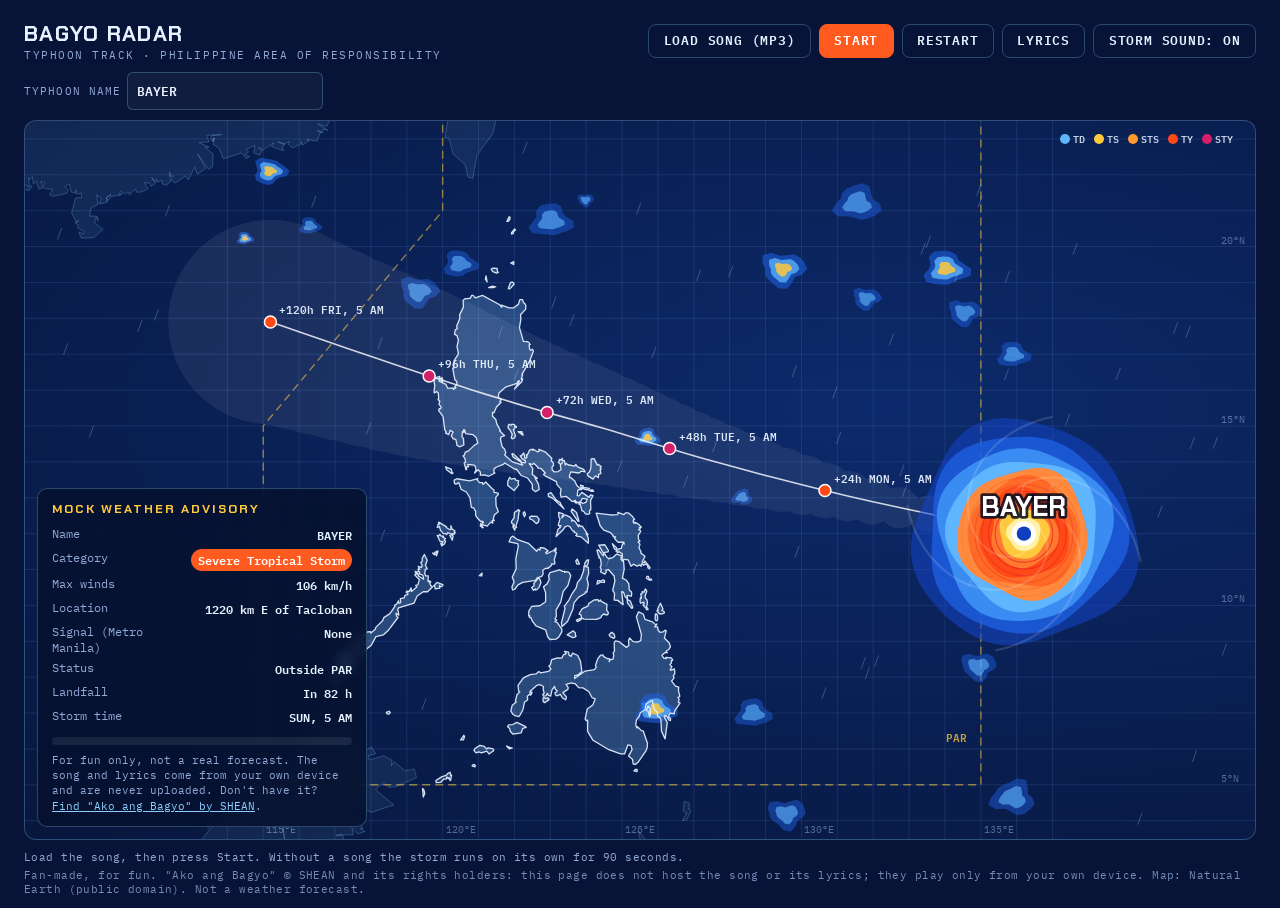
==== commit 7656f99f: "Bagyo Radar: credit the song's rights holders and the map source in the footer Co-Authored-By: Claud" ====
--- a/public/bagyo/index.html
+++ b/public/bagyo/index.html
@@ -61,7 +61,8 @@
   .progress i { display: block; height: 100%; width: 0; background: linear-gradient(90deg, var(--land), var(--amber), var(--hot)); }
   .note { font-size: .66rem; color: var(--muted); margin: 8px 0 0; line-height: 1.45; }
   .note a { color: var(--land); }
-  footer { font-size: .66rem; color: var(--muted); letter-spacing: .04em; }
+  footer { font-size: .66rem; color: var(--muted); letter-spacing: .04em; display: flex; flex-wrap: wrap; justify-content: space-between; gap: 4px 16px; }
+  footer .credits { opacity: .8; }
   dialog { background: #0a1a45; color: var(--ink); border: 1px solid var(--line); border-radius: 12px; padding: 0; width: min(560px, calc(100% - 32px)); }
   dialog::backdrop { background: rgba(2, 8, 24, .7); }
   .dlg { padding: 18px; display: grid; gap: 10px; font-size: .82rem; line-height: 1.5; }
@@ -141,7 +142,8 @@
       Don't have it? <a href="https://open.spotify.com/search/ako%20ang%20bagyo%20shean" target="_blank" rel="noopener">Find "Ako ang Bagyo" by SHEAN</a>.</p>
   </section>
 </div>
-<footer id="status">Load the song, then press Start. Without a song the storm runs on its own for 90 seconds.</footer>
+<footer><span id="status">Load the song, then press Start. Without a song the storm runs on its own for 90 seconds.</span>
+  <span class="credits">Fan-made, for fun. "Ako ang Bagyo" © SHEAN and its rights holders: this page does not host the song or its lyrics; they play only from your own device. Map: Natural Earth (public domain). Not a weather forecast.</span></footer>
 
 <script>
 (() => {
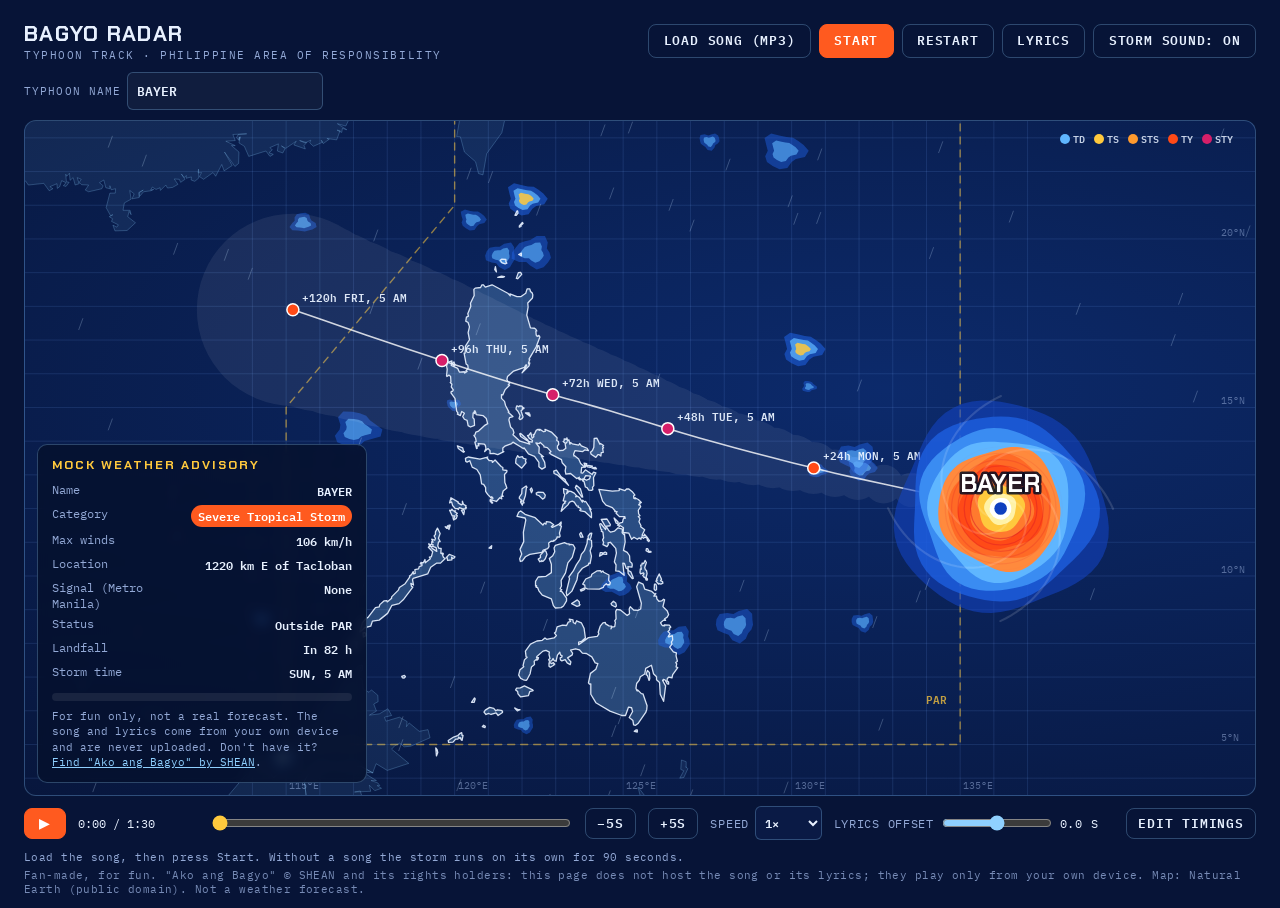
==== commit aae61438: "Bagyo Radar: music bar with seek, speed and lyric offset; lyric timing editor Co-Authored-By: Claude" ====
--- a/public/bagyo/index.html
+++ b/public/bagyo/index.html
@@ -63,6 +63,27 @@
   .note a { color: var(--land); }
   footer { font-size: .66rem; color: var(--muted); letter-spacing: .04em; display: flex; flex-wrap: wrap; justify-content: space-between; gap: 4px 16px; }
   footer .credits { opacity: .8; }
+  .player { display: flex; flex-wrap: wrap; align-items: center; gap: 8px 12px; font-size: .74rem; color: var(--muted); }
+  .player button { padding: .5rem .7rem; }
+  #pPlay { min-width: 2.6rem; background: var(--hot); border-color: var(--hot); color: #fff; }
+  .ptime { font-variant-numeric: tabular-nums; color: var(--ink); min-width: 7.5rem; }
+  #pSeek { flex: 1 1 220px; min-width: 0; accent-color: var(--amber); }
+  .player label { display: inline-flex; align-items: center; gap: 6px; letter-spacing: .06em; text-transform: uppercase; }
+  .player select { font: 600 .78rem var(--mono); color: var(--ink); background: #0a1a45; border: 1px solid var(--line); border-radius: 6px; padding: .3rem; }
+  #pShift { width: 110px; accent-color: var(--land); }
+  #pShiftOut { color: var(--ink); min-width: 3.4rem; font-variant-numeric: tabular-nums; }
+  .editor { position: fixed; z-index: 6; top: 12px; bottom: 12px; right: max(12px, env(safe-area-inset-right, 0px)); width: min(380px, calc(100% - 24px));
+    background: #0a1a45; border: 1px solid var(--line); border-radius: 12px; padding: 14px; overflow: auto; box-shadow: 0 20px 50px rgba(0,0,0,.5); font-size: .78rem; }
+  .ed-head { display: flex; justify-content: space-between; align-items: center; gap: 8px; }
+  .editor h2 { font-family: var(--display); letter-spacing: .1em; text-transform: uppercase; margin: 0; font-size: .95rem; color: var(--amber); }
+  .editor p { color: var(--muted); line-height: 1.5; }
+  .editor ol { list-style: none; margin: 0; padding: 0; display: grid; gap: 4px; }
+  .editor li { display: grid; grid-template-columns: auto 1fr auto; gap: 8px; align-items: center; padding: 6px; border-radius: 8px; border: 1px solid transparent; }
+  .editor li.is-now { border-color: var(--amber); background: rgba(255,201,61,.08); }
+  .editor li span { min-width: 0; overflow-wrap: anywhere; }
+  .ed-time { padding: .3rem .45rem; font-size: .74rem; font-variant-numeric: tabular-nums; }
+  .ed-btns { display: flex; gap: 4px; }
+  .ed-btns button { padding: .3rem .45rem; font-size: .72rem; }
   dialog { background: #0a1a45; color: var(--ink); border: 1px solid var(--line); border-radius: 12px; padding: 0; width: min(560px, calc(100% - 32px)); }
   dialog::backdrop { background: rgba(2, 8, 24, .7); }
   .dlg { padding: 18px; display: grid; gap: 10px; font-size: .82rem; line-height: 1.5; }
@@ -142,6 +163,21 @@
       Don't have it? <a href="https://open.spotify.com/search/ako%20ang%20bagyo%20shean" target="_blank" rel="noopener">Find "Ako ang Bagyo" by SHEAN</a>.</p>
   </section>
 </div>
+<div class="player" id="player">
+  <button type="button" id="pPlay" aria-label="Play or pause">▶</button>
+  <span id="pTime" class="ptime">0:00 / 1:30</span>
+  <input type="range" id="pSeek" min="0" max="1000" value="0" aria-label="Song position">
+  <button type="button" id="pBack" aria-label="Back 5 seconds">−5s</button>
+  <button type="button" id="pFwd" aria-label="Forward 5 seconds">+5s</button>
+  <label for="pRate">Speed <select id="pRate"><option value="0.5">0.5×</option><option value="0.75">0.75×</option><option value="1" selected>1×</option></select></label>
+  <label for="pShift">Lyrics offset <input type="range" id="pShift" min="-3" max="3" step="0.1" value="0"><output id="pShiftOut" for="pShift">0.0 s</output></label>
+  <button type="button" id="pEdit" aria-expanded="false" aria-controls="editor">Edit timings</button>
+</div>
+<aside id="editor" class="editor" hidden aria-label="Lyric timings">
+  <div class="ed-head"><h2>Lyric timings</h2><button type="button" id="edClose">Close</button></div>
+  <p>Click a time to jump there. Use −/+ to nudge by 0.1 s, or <em>Now</em> to set the line to the current position. Changes save as you go.</p>
+  <ol id="edList"></ol>
+</aside>
 <footer><span id="status">Load the song, then press Start. Without a song the storm runs on its own for 90 seconds.</span>
   <span class="credits">Fan-made, for fun. "Ako ang Bagyo" © SHEAN and its rights holders: this page does not host the song or its lyrics; they play only from your own device. Map: Natural Earth (public domain). Not a weather forecast.</span></footer>
 
@@ -467,10 +503,13 @@
     if (!lines.length) return -1;
     if (lines.every((l) => l.time === null)) return Math.min(lines.length - 1, Math.floor((now / duration()) * lines.length));
     let idx = -1;
-    lines.forEach((l, i) => { if (l.time !== null && l.time <= now) idx = i; });
+    lines.forEach((l, i) => { if (l.time !== null && l.time + shift <= now) idx = i; });
     return idx;
   }
   let shownLine = -2, lineAt = 0;
+  // global offset: positive shows every line later, negative earlier (kept in this browser)
+  let shift = 0;
+  try { shift = parseFloat(localStorage.getItem(KEY + ":shift")) || 0; } catch { /* optional */ }
 
   // ---- playback ------------------------------------------------------------
   const FALLBACK = 90;  // seconds, when no song is loaded
@@ -552,15 +591,74 @@
     if (!file) return;
     if (audio.src) URL.revokeObjectURL(audio.src);
     audio.src = URL.createObjectURL(file);
+    audio.playbackRate = rate;
+    audio.addEventListener("loadedmetadata", () => { audio.playbackRate = rate; }, { once: true });
     $("fileLabel").classList.add("has-song");
     $("fileLabel").lastChild.textContent = "♪ " + file.name.replace(/\.[^.]+$/, "").slice(0, 22);
     pause(); clock = 0;
     $("status").textContent = "Song loaded. Press Start.";
   });
 
+  // ---- music bar and timing editor ------------------------------------------
+  const nowSec = () => (audio.src && isFinite(audio.duration) ? audio.currentTime : clock);
+  const mmss = (s) => `${Math.floor(s / 60)}:${String(Math.floor(s % 60)).padStart(2, "0")}`;
+  let rate = 1;
+  function seekSec(s) { seekTo(s / duration()); renderEditor(); }
+  $("pPlay").addEventListener("click", () => (running ? pause() : play()));
+  $("pBack").addEventListener("click", () => seekSec(Math.max(0, nowSec() - 5)));
+  $("pFwd").addEventListener("click", () => seekSec(Math.min(duration() - 0.1, nowSec() + 5)));
+  let dragging = false;
+  $("pSeek").addEventListener("input", (e) => { dragging = true; seekTo(e.target.value / 1000); });
+  $("pSeek").addEventListener("change", () => { dragging = false; });
+  $("pRate").addEventListener("change", (e) => { rate = parseFloat(e.target.value); audio.playbackRate = rate; });
+  function showShift() { $("pShift").value = shift; $("pShiftOut").textContent = (shift > 0 ? "+" : "") + shift.toFixed(1) + " s"; }
+  showShift();
+  $("pShift").addEventListener("input", (e) => {
+    shift = parseFloat(e.target.value) || 0; showShift();
+    try { localStorage.setItem(KEY + ":shift", String(shift)); } catch { /* optional */ }
+  });
+
+  function saveTimings() {
+    const lrc = lines.map((l) => (l.time !== null ? fmt(l.time) + " " : "") + l.text).join("\n");
+    store.set(lrc); $("lyricsText").value = lrc;
+  }
+  function renderEditor() {
+    const list = $("edList");
+    if ($("editor").hidden) return;
+    list.textContent = "";
+    if (!lines.length) { const li = document.createElement("li"); li.textContent = "No lyrics yet. Paste them in the Lyrics panel first."; list.appendChild(li); return; }
+    lines.forEach((l, i) => {
+      const li = document.createElement("li"); li.dataset.i = i;
+      const tb = document.createElement("button"); tb.type = "button"; tb.className = "ed-time";
+      tb.textContent = l.time === null ? "--:--" : fmt(l.time).slice(1, -1);
+      tb.title = "Jump here"; tb.addEventListener("click", () => { if (l.time !== null) seekSec(Math.max(0, l.time + shift - 0.5)); });
+      const txt = document.createElement("span"); txt.textContent = l.text;
+      const btns = document.createElement("div"); btns.className = "ed-btns";
+      const mk = (label, title, fn) => { const b = document.createElement("button"); b.type = "button"; b.textContent = label; b.title = title; b.addEventListener("click", fn); btns.appendChild(b); };
+      const nudge = (d) => () => { l.time = Math.max(0, (l.time ?? nowSec()) + d); saveTimings(); renderEditor(); };
+      mk("−", "0.1 s earlier", nudge(-0.1));
+      mk("+", "0.1 s later", nudge(0.1));
+      mk("Now", "Set to the current position", () => { l.time = Math.max(0, nowSec() - shift); saveTimings(); renderEditor(); });
+      li.append(tb, txt, btns); list.appendChild(li);
+    });
+    markEditor(shownLine);
+  }
+  function markEditor(idx) {
+    $("edList").querySelectorAll("li").forEach((li) => li.classList.toggle("is-now", +li.dataset.i === idx));
+    const cur = $("edList").querySelector("li.is-now");
+    if (cur && !$("editor").hidden) cur.scrollIntoView({ block: "nearest" });
+  }
+  function toggleEditor(open) {
+    $("editor").hidden = !open; $("pEdit").setAttribute("aria-expanded", String(open));
+    if (open) renderEditor();
+  }
+  $("pEdit").addEventListener("click", () => toggleEditor($("editor").hidden));
+  $("edClose").addEventListener("click", () => toggleEditor(false));
+  $("lyricsSave").addEventListener("click", renderEditor);
+
   function frame(now) {
     const dt = Math.min(0.05, (now - last) / 1000); last = now;
-    if (running && !audio.src) clock = Math.min(FALLBACK, clock + dt);
+    if (running && !audio.src) clock = Math.min(FALLBACK, clock + dt * rate);
     if (running && !audio.src && clock >= FALLBACK) { running = false; setStart(); $("status").textContent = "Lumabas na ng PAR. Press Restart to run it again."; }
 
     const u = progress(), f = strength(u);
@@ -584,7 +682,7 @@
     label(name, x, y - R * 0.16, Math.max(14, S * 0.75), "#ffffff");
     // current lyric line rides with the storm and slides in when it changes
     const li = currentLine(audio.src ? audio.currentTime : clock);
-    if (li !== shownLine) { shownLine = li; lineAt = t; }
+    if (li !== shownLine) { shownLine = li; lineAt = t; markEditor(li); }
     if (li >= 0) {
       const k = Math.min(1, (t - lineAt) / 0.45), ease = 1 - (1 - k) ** 3;
       ctx.save(); ctx.globalAlpha = ease;
@@ -611,6 +709,10 @@
     drawHover(u, x, y, R);
     $("bar").style.width = (u * 100).toFixed(1) + "%";
     $("seek").setAttribute("aria-valuenow", Math.round(u * 100));
+    $("pTime").textContent = `${mmss(nowSec())} / ${mmss(duration())}`;
+    if (!dragging) $("pSeek").value = Math.round(u * 1000);
+    const icon = running ? "❚❚" : "▶";
+    if ($("pPlay").textContent !== icon) $("pPlay").textContent = icon;
     requestAnimationFrame(frame);
   }
   requestAnimationFrame(frame);
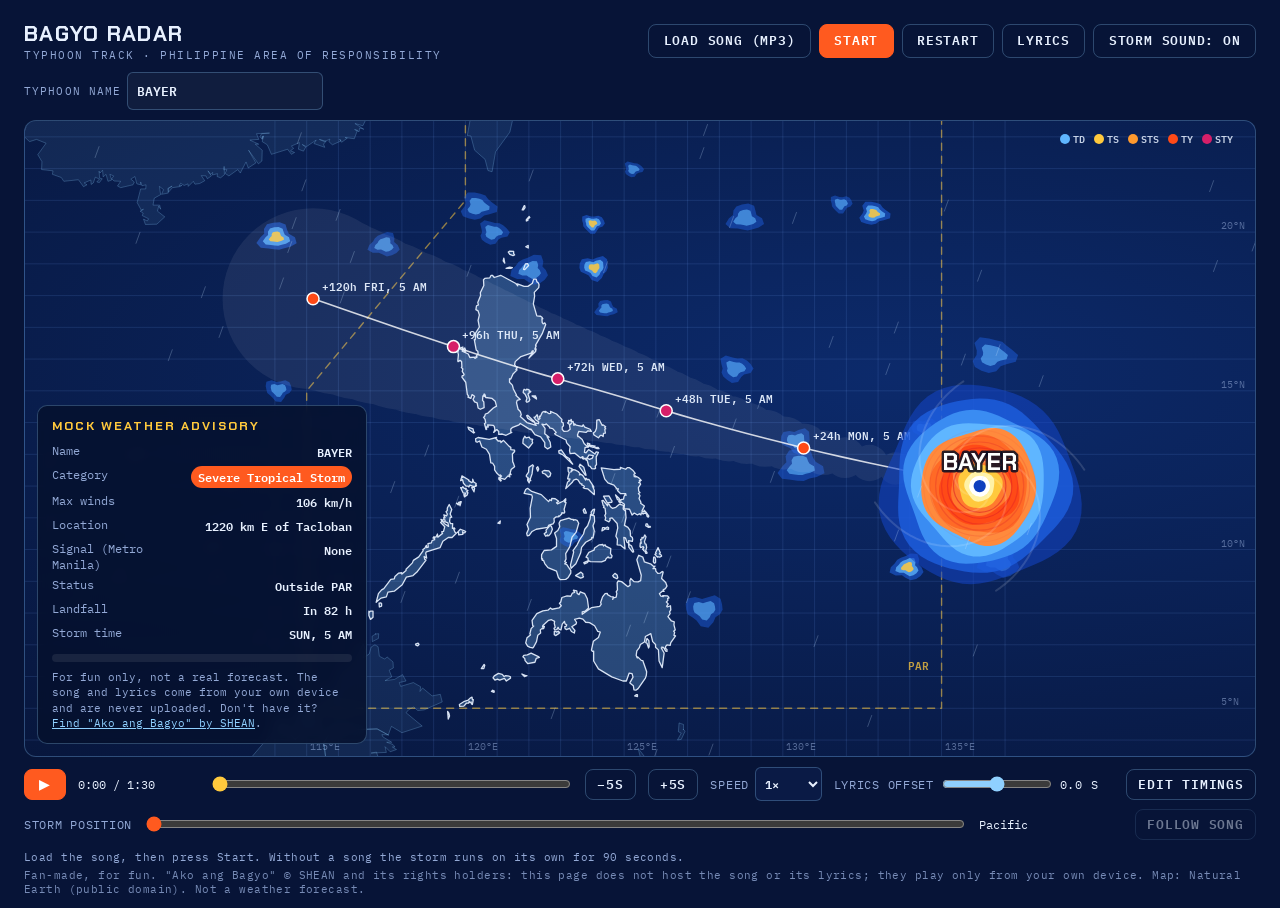
==== commit c0124816: "Bagyo Radar: storm position slider, independent of the song, with Follow song Co-Authored-By: Claude" ====
--- a/public/bagyo/index.html
+++ b/public/bagyo/index.html
@@ -71,6 +71,11 @@
   .player label { display: inline-flex; align-items: center; gap: 6px; letter-spacing: .06em; text-transform: uppercase; }
   .player select { font: 600 .78rem var(--mono); color: var(--ink); background: #0a1a45; border: 1px solid var(--line); border-radius: 6px; padding: .3rem; }
   #pShift { width: 110px; accent-color: var(--land); }
+  .storm-row { flex: 1 1 100%; display: flex; flex-wrap: wrap; align-items: center; gap: 8px 12px; }
+  .storm-row label { letter-spacing: .06em; text-transform: uppercase; }
+  #stormPos { flex: 1 1 260px; min-width: 0; accent-color: var(--hot); }
+  #stormOut { color: var(--ink); min-width: 9rem; }
+  #stormFollow[disabled] { opacity: .45; cursor: default; }
   #pShiftOut { color: var(--ink); min-width: 3.4rem; font-variant-numeric: tabular-nums; }
   .editor { position: fixed; z-index: 6; top: 12px; bottom: 12px; right: max(12px, env(safe-area-inset-right, 0px)); width: min(380px, calc(100% - 24px));
     background: #0a1a45; border: 1px solid var(--line); border-radius: 12px; padding: 14px; overflow: auto; box-shadow: 0 20px 50px rgba(0,0,0,.5); font-size: .78rem; }
@@ -172,6 +177,12 @@
   <label for="pRate">Speed <select id="pRate"><option value="0.5">0.5×</option><option value="0.75">0.75×</option><option value="1" selected>1×</option></select></label>
   <label for="pShift">Lyrics offset <input type="range" id="pShift" min="-3" max="3" step="0.1" value="0"><output id="pShiftOut" for="pShift">0.0 s</output></label>
   <button type="button" id="pEdit" aria-expanded="false" aria-controls="editor">Edit timings</button>
+  <div class="storm-row">
+    <label for="stormPos">Storm position</label>
+    <input type="range" id="stormPos" min="0" max="1000" value="0" aria-label="Typhoon position along its track">
+    <output id="stormOut" for="stormPos">Pacific</output>
+    <button type="button" id="stormFollow" disabled>Follow song</button>
+  </div>
 </div>
 <aside id="editor" class="editor" hidden aria-label="Lyric timings">
   <div class="ed-head"><h2>Lyric timings</h2><button type="button" id="edClose">Close</button></div>
@@ -581,6 +592,7 @@
   function pause() { running = false; audio.pause(); stopSound(); setStart(); }
   function restart(autoplay = true) {
     clock = 0; audio.currentTime = 0;
+    if (typeof lead !== "undefined") { lead = 0; $("stormFollow").disabled = true; }
     if (autoplay) play(); else setStart();
   }
   $("start").addEventListener("click", () => (running ? pause() : play()));
@@ -656,12 +668,25 @@
   $("edClose").addEventListener("click", () => toggleEditor(false));
   $("lyricsSave").addEventListener("click", renderEditor);
 
+  // storm position: a lead (or lag) on top of the song, set with the slider
+  let lead = 0, stormDragging = false;
+  $("stormPos").addEventListener("input", (e) => {
+    stormDragging = true;
+    lead = e.target.value / 1000 - progress();
+    $("stormFollow").disabled = Math.abs(lead) < 0.002;
+  });
+  $("stormPos").addEventListener("change", () => { stormDragging = false; });
+  $("stormFollow").addEventListener("click", () => { lead = 0; $("stormFollow").disabled = true; });
+
   function frame(now) {
     const dt = Math.min(0.05, (now - last) / 1000); last = now;
     if (running && !audio.src) clock = Math.min(FALLBACK, clock + dt * rate);
     if (running && !audio.src && clock >= FALLBACK) { running = false; setStart(); $("status").textContent = "Lumabas na ng PAR. Press Restart to run it again."; }
 
-    const u = progress(), f = strength(u);
+    const u = Math.min(1, Math.max(0, progress() + lead)), f = strength(u);
+    if (!stormDragging) $("stormPos").value = Math.round(u * 1000);
+    const where = u <= 0.001 ? "Pacific" : u >= LANDFALL - 0.01 && u <= LANDFALL + 0.03 ? "Landfall" : u > LANDFALL ? "Past landfall" : `${Math.round((u / LANDFALL) * 100)}% of the way to landfall`;
+    if ($("stormOut").textContent !== where) $("stormOut").textContent = where;
     t += dt; rot += dt * (reduced ? 0.3 : 0.7 + 1.6 * f) * (running ? 1 : 0.35);
     const [lon, lat] = trackAt(u), [x, y] = P(lon, lat), R = S * (W < 640 ? 1.5 + 1.6 * f : 2.4 + 2.4 * f);
 
@@ -707,10 +732,10 @@
       $("bLand").textContent = land; $("bTime").textContent = stamp(u);
     }
     drawHover(u, x, y, R);
-    $("bar").style.width = (u * 100).toFixed(1) + "%";
-    $("seek").setAttribute("aria-valuenow", Math.round(u * 100));
+    $("bar").style.width = (progress() * 100).toFixed(1) + "%";
+    $("seek").setAttribute("aria-valuenow", Math.round(progress() * 100));
     $("pTime").textContent = `${mmss(nowSec())} / ${mmss(duration())}`;
-    if (!dragging) $("pSeek").value = Math.round(u * 1000);
+    if (!dragging) $("pSeek").value = Math.round(progress() * 1000);
     const icon = running ? "❚❚" : "▶";
     if ($("pPlay").textContent !== icon) $("pPlay").textContent = icon;
     requestAnimationFrame(frame);
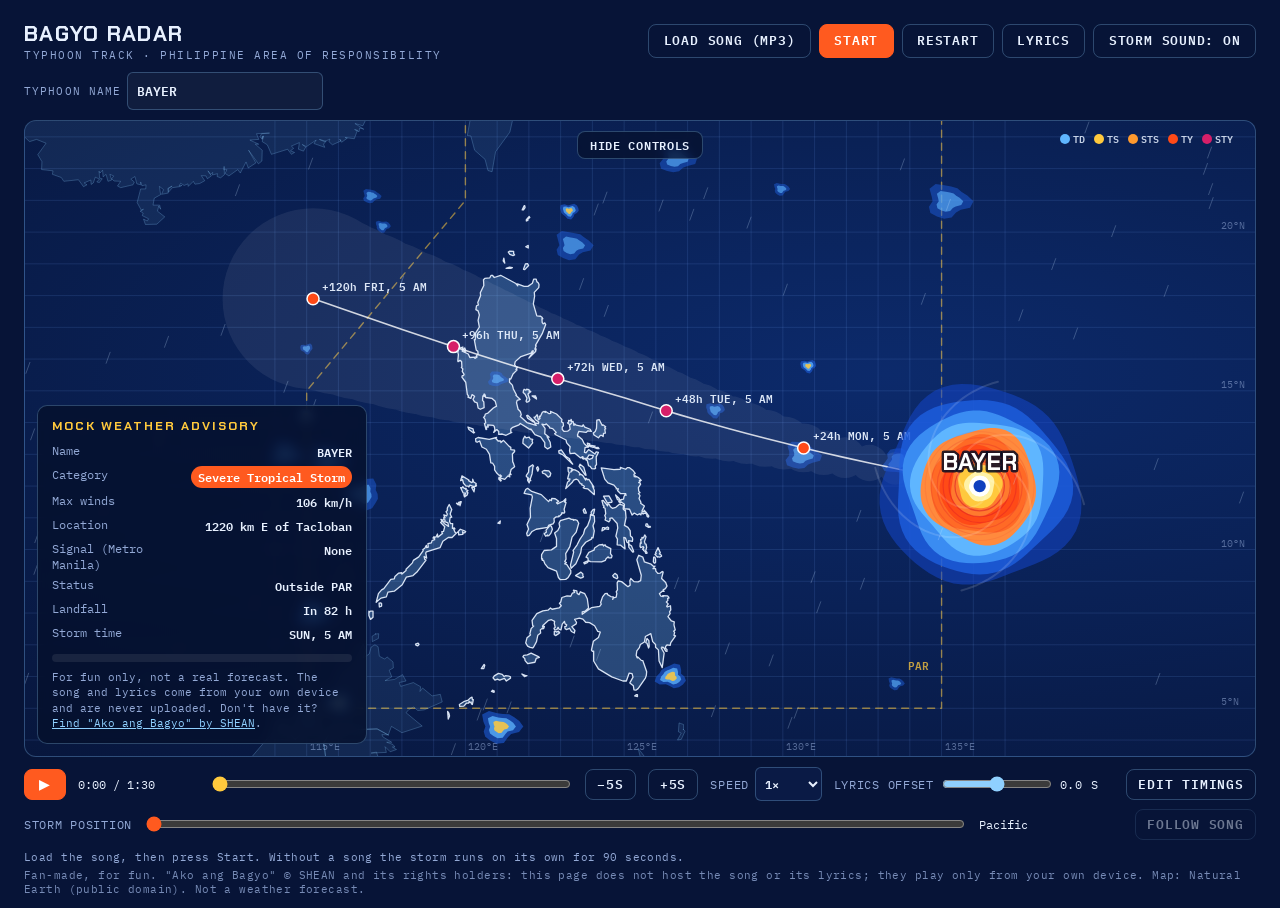
==== commit 6782a65e: "Bagyo Radar: hide-controls button and H shortcut for a clean view Co-Authored-By: Claude Opus 5.5 <n" ====
--- a/public/bagyo/index.html
+++ b/public/bagyo/index.html
@@ -76,6 +76,14 @@
   #stormPos { flex: 1 1 260px; min-width: 0; accent-color: var(--hot); }
   #stormOut { color: var(--ink); min-width: 9rem; }
   #stormFollow[disabled] { opacity: .45; cursor: default; }
+  .toggle-ui { position: absolute; z-index: 4; top: 10px; left: 50%; transform: translateX(-50%); padding: .45rem .75rem; font-size: .72rem;
+    background: rgba(6,16,44,.75); backdrop-filter: blur(4px); transition: opacity .4s; }
+  /* clean view: only the radar, the advisory and the lyrics */
+  body.clean header, body.clean .player, body.clean footer, body.clean .editor { display: none !important; }
+  body.clean .stage { border-color: transparent; }
+  body.clean.idle .toggle-ui { opacity: 0; }
+  body.clean.idle .stage, body.clean.idle canvas { cursor: none; }
+  @media (prefers-reduced-motion: reduce) { .toggle-ui { transition: none; } }
   #pShiftOut { color: var(--ink); min-width: 3.4rem; font-variant-numeric: tabular-nums; }
   .editor { position: fixed; z-index: 6; top: 12px; bottom: 12px; right: max(12px, env(safe-area-inset-right, 0px)); width: min(380px, calc(100% - 24px));
     background: #0a1a45; border: 1px solid var(--line); border-radius: 12px; padding: 14px; overflow: auto; box-shadow: 0 20px 50px rgba(0,0,0,.5); font-size: .78rem; }
@@ -151,6 +159,7 @@
 
 <div class="stage" id="stage">
   <canvas id="radar" aria-label="Animated radar of a typhoon moving toward the Philippines"></canvas>
+  <button type="button" id="toggleUi" class="toggle-ui" aria-pressed="false" title="Hide or show the controls (H)">Hide controls</button>
   <section class="bulletin" aria-live="polite">
     <h2>Mock weather advisory</h2>
     <dl>
@@ -668,6 +677,27 @@
   $("edClose").addEventListener("click", () => toggleEditor(false));
   $("lyricsSave").addEventListener("click", renderEditor);
 
+  // hide / show the controls (button or H); in the clean view the button fades when the mouse rests
+  let idleTimer = 0;
+  function setClean(on) {
+    document.body.classList.toggle("clean", on);
+    $("toggleUi").setAttribute("aria-pressed", String(on));
+    $("toggleUi").textContent = on ? "Show controls" : "Hide controls";
+    wake();
+  }
+  function wake() {
+    document.body.classList.remove("idle");
+    clearTimeout(idleTimer);
+    if (document.body.classList.contains("clean")) idleTimer = setTimeout(() => document.body.classList.add("idle"), 2500);
+  }
+  $("toggleUi").addEventListener("click", () => setClean(!document.body.classList.contains("clean")));
+  ["pointermove", "pointerdown", "keydown"].forEach((ev) => document.addEventListener(ev, wake, { passive: true }));
+  document.addEventListener("keydown", (e) => {
+    if ((e.key === "h" || e.key === "H") && !/INPUT|TEXTAREA|SELECT/.test(document.activeElement.tagName) && !$("lyricsDlg").open) {
+      setClean(!document.body.classList.contains("clean"));
+    }
+  });
+
   // storm position: a lead (or lag) on top of the song, set with the slider
   let lead = 0, stormDragging = false;
   $("stormPos").addEventListener("input", (e) => {
